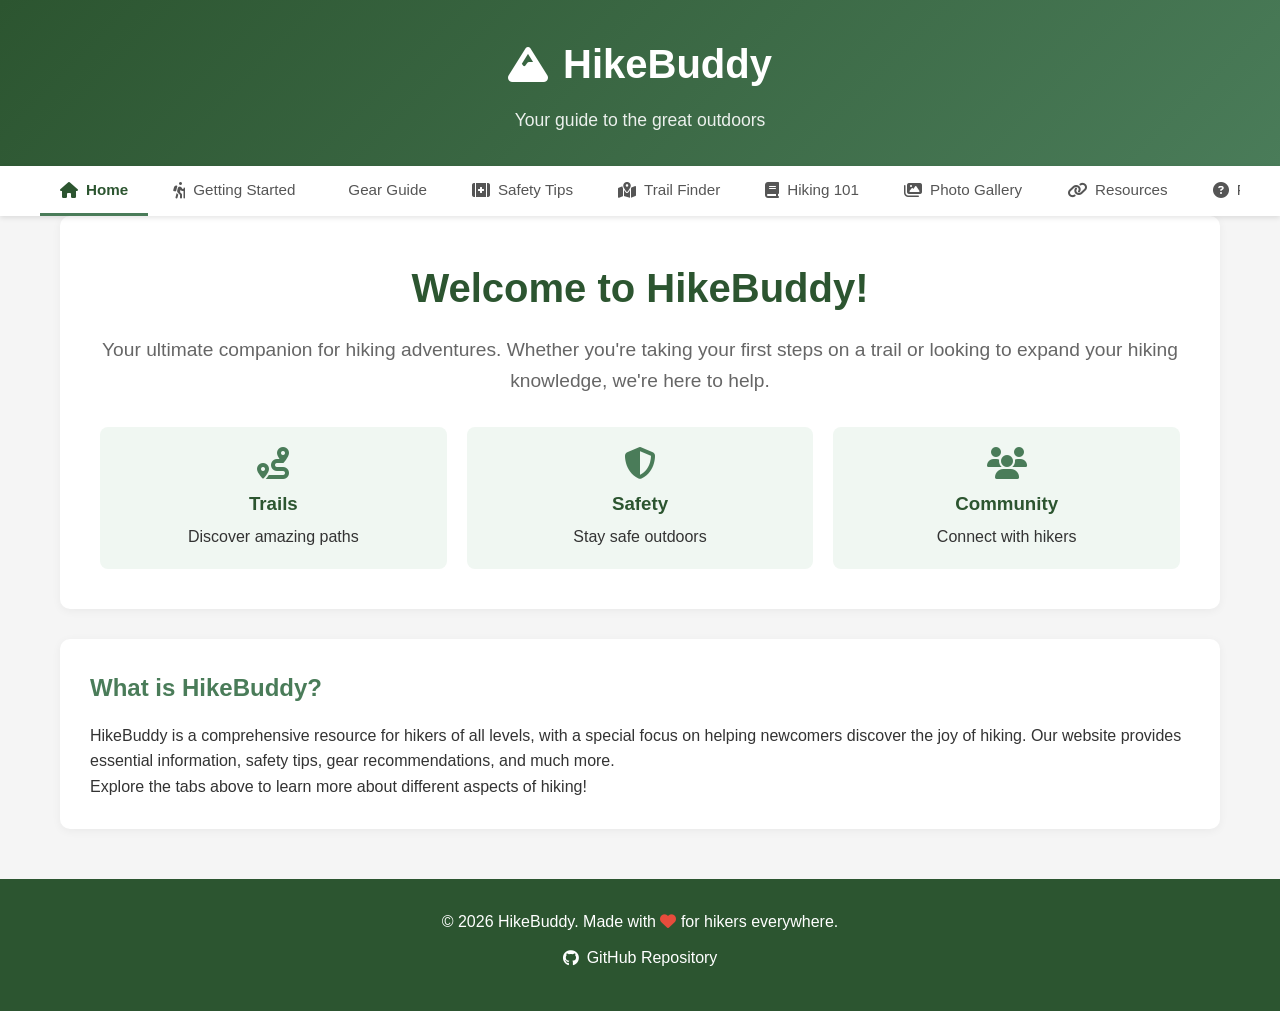
==== index.html @ 336b680d "Add multi-tab GitHub Pages website for HikeBuddy - Created index.html with 9 tabs for new hikers - A" ====
<!DOCTYPE html>
<html lang="en">
<head>
    <meta charset="UTF-8">
    <meta name="viewport" content="width=device-width, initial-scale=1.0">
    <title>HikeBuddy - Your Hiking Companion</title>
    <link rel="stylesheet" href="css/style.css">
    <link rel="stylesheet" href="https://cdnjs.cloudflare.com/ajax/libs/font-awesome/6.4.0/css/all.min.css">
</head>
<body>
    <header>
        <div class="container">
            <div class="logo">
                <i class="fas fa-mountain"></i>
                <h1>HikeBuddy</h1>
            </div>
            <p class="tagline">Your guide to the great outdoors</p>
        </div>
    </header>

    <nav class="tab-nav">
        <div class="container">
            <button class="tab-btn active" data-tab="home">
                <i class="fas fa-home"></i> Home
            </button>
            <button class="tab-btn" data-tab="getting-started">
                <i class="fas fa-hiking"></i> Getting Started
            </button>
            <button class="tab-btn" data-tab="gear">
                <i class="fas fa-backpack"></i> Gear Guide
            </button>
            <button class="tab-btn" data-tab="safety">
                <i class="fas fa-first-aid"></i> Safety Tips
            </button>
            <button class="tab-btn" data-tab="trails">
                <i class="fas fa-map-marked-alt"></i> Trail Finder
            </button>
            <button class="tab-btn" data-tab="hiking101">
                <i class="fas fa-book"></i> Hiking 101
            </button>
            <button class="tab-btn" data-tab="gallery">
                <i class="fas fa-images"></i> Photo Gallery
            </button>
            <button class="tab-btn" data-tab="resources">
                <i class="fas fa-link"></i> Resources
            </button>
            <button class="tab-btn" data-tab="faq">
                <i class="fas fa-question-circle"></i> FAQ
            </button>
        </div>
    </nav>

    <main class="container">
        <!-- Home Tab -->
        <section id="home" class="tab-content active">
            <div class="hero">
                <h2>Welcome to HikeBuddy!</h2>
                <p class="lead">Your ultimate companion for hiking adventures. Whether you're taking your first steps on a trail or looking to expand your hiking knowledge, we're here to help.</p>
                <div class="hero-stats">
                    <div class="stat">
                        <i class="fas fa-route"></i>
                        <h3>Trails</h3>
                        <p>Discover amazing paths</p>
                    </div>
                    <div class="stat">
                        <i class="fas fa-shield-alt"></i>
                        <h3>Safety</h3>
                        <p>Stay safe outdoors</p>
                    </div>
                    <div class="stat">
                        <i class="fas fa-users"></i>
                        <h3>Community</h3>
                        <p>Connect with hikers</p>
                    </div>
                </div>
            </div>
            <div class="content-block">
                <h3>What is HikeBuddy?</h3>
                <p>HikeBuddy is a comprehensive resource for hikers of all levels, with a special focus on helping newcomers discover the joy of hiking. Our website provides essential information, safety tips, gear recommendations, and much more.</p>
                <p>Explore the tabs above to learn more about different aspects of hiking!</p>
            </div>
        </section>

        <!-- Getting Started Tab -->
        <section id="getting-started" class="tab-content">
            <h2>Getting Started with Hiking</h2>
            <p class="lead">New to hiking? Here's everything you need to know to start your journey.</p>

            <div class="content-block">
                <h3><i class="fas fa-footprints"></i> First Steps</h3>
                <ul>
                    <li>Start with easy, well-marked trails</li>
                    <li>Hike with a friend or group initially</li>
                    <li>Check the weather forecast before heading out</li>
                    <li>Tell someone where you're going and when you'll be back</li>
                    <li>Start early to avoid afternoon thunderstorms</li>
                </ul>
            </div>

            <div class="content-block">
                <h3><i class="fas fa-clock"></i> Plan Your First Hike</h3>
                <ol>
                    <li>Research local trails suitable for beginners</li>
                    <li>Check trail conditions and closures</li>
                    <li>Prepare your gear the night before</li>
                    <li>Pack plenty of water and snacks</li>
                    <li>Wear appropriate clothing and footwear</li>
                </ol>
            </div>

            <div class="content-block">
                <h3><i class="fas fa-exclamation-triangle"></i> Common Mistakes to Avoid</h3>
                <ul>
                    <li>Don't overestimate your fitness level</li>
                    <li>Avoid hiking alone as a beginner</li>
                    <li>Don't forget to check the weather</li>
                    <li>Never leave trash on the trail</li>
                    <li>Don't ignore signs of fatigue or dehydration</li>
                </ul>
            </div>
        </section>

        <!-- Gear Guide Tab -->
        <section id="gear" class="tab-content">
            <h2>Gear Guide</h2>
            <p class="lead">Essential equipment for safe and enjoyable hiking.</p>

            <div class="content-block">
                <h3><i class="fas fa-shoe-prints"></i> Footwear</h3>
                <p>Good hiking boots or shoes are crucial. Look for:</p>
                <ul>
                    <li>Proper fit with wiggle room for toes</li>
                    <li>Good ankle support for uneven terrain</li>
                    <li>Waterproof or water-resistant materials</li>
                    <li>Aggressive tread for traction</li>
                </ul>
            </div>

            <div class="content-block">
                <h3><i class="fas fa-tshirt"></i> Clothing</h3>
                <p>Dress in layers for changing conditions:</p>
                <ul>
                    <li>Moisture-wicking base layer</li>
                    <li>Insulating mid-layer (fleece or down)</li>
                    <li>Waterproof/windproof outer shell</li>
                    <li>Extra socks (wool or synthetic)</li>
                </ul>
            </div>

            <div class="content-block">
                <h3><i class="fas fa-backpack"></i> Essentials to Pack</h3>
                <div class="gear-grid">
                    <div class="gear-item">
                        <i class="fas fa-tint"></i>
                        <h4>Water</h4>
                        <p>At least 2 liters per person</p>
                    </div>
                    <div class="gear-item">
                        <i class="fas fa-utensils"></i>
                        <h4>Food</h4>
                        <p>Snacks and lunch for energy</p>
                    </div>
                    <div class="gear-item">
                        <i class="fas fa-map"></i>
                        <h4>Navigation</h4>
                        <p>Map, compass, or GPS device</p>
                    </div>
                    <div class="gear-item">
                        <i class="fas fa-sun"></i>
                        <h4>Sun Protection</h4>
                        <p>Sunscreen, hat, sunglasses</p>
                    </div>
                    <div class="gear-item">
                        <i class="fas fa-first-aid"></i>
                        <h4>First Aid</h4>
                        <p>Basic kit with essentials</p>
                    </div>
                    <div class="gear-item">
                        <i class="fas fa-lightbulb"></i>
                        <h4>Light</h4>
                        <p>Headlamp or flashlight</p>
                    </div>
                </div>
            </div>

            <div class="content-block">
                <h3><i class="fas fa-dollar-sign"></i> Budget Tips</h3>
                <p>You don't need to spend a fortune to start hiking:</p>
                <ul>
                    <li>Borrow gear from friends initially</li>
                    <li>Check thrift stores for outdoor clothing</li>
                    <li>Look for sales at outdoor retailers</li>
                    <li>Invest in good footwear first</li>
                </ul>
            </div>
        </section>

        <!-- Safety Tips Tab -->
        <section id="safety" class="tab-content">
            <h2>Safety Tips</h2>
            <p class="lead">Stay safe and enjoy the outdoors responsibly.</p>

            <div class="content-block warning">
                <h3><i class="fas fa-exclamation-triangle"></i> The 10 Essentials</h3>
                <p>Always carry these items on every hike:</p>
                <ol>
                    <li>Navigation (map and compass)</li>
                    <li>Sun protection (sunglasses and sunscreen)</li>
                    <li>Insulation (extra clothing)</li>
                    <li>Illumination (headlamp/flashlight)</li>
                    <li>First-aid supplies</li>
                    <li>Fire (matches/lighter)</li>
                    <li>Repair kit and tools</li>
                    <li>Nutrition (extra food)</li>
                    <li>Hydration (extra water)</li>
                    <li>Emergency shelter</li>
                </ol>
            </div>

            <div class="content-block">
                <h3><i class="fas fa-cloud-sun-rain"></i> Weather Awareness</h3>
                <ul>
                    <li>Check forecast before leaving</li>
                    <li>Know the signs of approaching storms</li>
                    <li>Descend from peaks if thunderstorms approach</li>
                    <li>Be prepared for temperature drops at higher elevations</li>
                </ul>
            </div>

            <div class="content-block">
                <h3><i class="fas fa-paw"></i> Wildlife Safety</h3>
                <ul>
                    <li>Make noise to avoid surprising animals</li>
                    <li>Store food properly (bear canisters where required)</li>
                    <li>Keep a safe distance from all wildlife</li>
                    <li>Know what animals live in the area you're hiking</li>
                </ul>
            </div>

            <div class="content-block">
                <h3><i class="fas fa-phone"></i> Emergency Preparedness</h3>
                <ul>
                    <li>Carry a fully charged phone (but don't rely on it)</li>
                    <li>Know your location using maps or GPS</li>
                    <li>Pack a whistle to signal for help</li>
                    <li>Learn basic first aid and CPR</li>
                </ul>
            </div>
        </section>

        <!-- Trail Finder Tab -->
        <section id="trails" class="tab-content">
            <h2>Trail Finder</h2>
            <p class="lead">Discover amazing trails for your next adventure.</p>
            <p class="placeholder-note"><em>Content coming soon! This section will feature curated trail recommendations, difficulty ratings, and user reviews.</em></p>

            <div class="content-block">
                <h3><i class="fas fa-search"></i> What to Look For in a Trail</h3>
                <ul>
                    <li>Distance and elevation gain appropriate for your fitness level</li>
                    <li>Trail condition reports</li>
                    <li>Seasonal accessibility</li>
                    <li>Permit requirements</li>
                    <li>Parking availability</li>
                </ul>
            </div>

            <div class="content-block">
                <h3><i class="fas fa-layer-group"></i> Difficulty Levels</h3>
                <div class="difficulty-levels">
                    <div class="level easy">
                        <h4>Easy</h4>
                        <p>Flat terrain, well-maintained paths, suitable for beginners</p>
                    </div>
                    <div class="level moderate">
                        <h4>Moderate</h4>
                        <p>Some elevation gain, may have rocky sections</p>
                    </div>
                    <div class="level hard">
                        <h4>Hard</h4>
                        <p>Significant elevation, challenging terrain, experience required</p>
                    </div>
                    <div class="level expert">
                        <h4>Expert</h4>
                        <p>Technical terrain, dangerous conditions, for experienced hikers only</p>
                    </div>
                </div>
            </div>
        </section>

        <!-- Hiking 101 Tab -->
        <section id="hiking101" class="tab-content">
            <h2>Hiking 101</h2>
            <p class="lead">Learn the fundamentals of hiking etiquette, techniques, and terminology.</p>

            <div class="content-block">
                <h3><i class="fas fa-hands-helping"></i> Trail Etiquette</h3>
                <ul>
                    <li><strong>Yield to uphill hikers</strong> - Step aside and give space</li>
                    <li><strong>Stay on the trail</strong> - Protect vegetation and prevent erosion</li>
                    <li><strong>Pack it in, pack it out</strong> - Leave no trace</li>
                    <li><strong>Right of way</strong> - Hikers going uphill have priority</li>
                    <li><strong>Leash your dog</strong> - Where required, keep pets under control</li>
                </ul>
            </div>

            <div class="content-block">
                <h3><i class="fas fa-shoe-prints"></i> Hiking Techniques</h3>
                <ul>
                    <li><strong>Pace yourself</strong> - Start slow and maintain a steady rhythm</li>
                    <li><strong>Use trekking poles</strong> - Reduce knee strain on descents</li>
                    <li><strong>Step consciously</strong> - Watch your footing on technical terrain</li>
                    <li><strong>Rest regularly</strong> - Take breaks to hydrate and snack</li>
                </ul>
            </div>

            <div class="content-block">
                <h3><i class="fas fa-book"></i> Common Terminology</h3>
                <dl>
                    <dt>Blaze</dt>
                    <dd>Paint marks on trees or posts marking the trail</dd>
                    <dt>Switchback</dt>
                    <dd>Zigzag path used to climb steep slopes</dd>
                    <dt>Cairn</dt>
                    <dd>Stack of rocks marking the trail, especially above treeline</dd>
                    <dt>Tree line</dt>
                    <dd>Elevation above which trees cannot grow</dd>
                    <dt>Base weight</dt>
                    <dd>Weight of your pack without consumables (water, food)</dd>
                </dl>
            </div>
        </section>

        <!-- Photo Gallery Tab -->
        <section id="gallery" class="tab-content">
            <h2>Photo Gallery</h2>
            <p class="lead">Share and explore beautiful hiking moments.</p>
            <p class="placeholder-note"><em>Gallery coming soon! This section will showcase stunning hiking photos from various trails.</em></p>

            <div class="content-block">
                <h3><i class="fas fa-camera"></i> Photography Tips for Hikers</h3>
                <ul>
                    <li>Use natural lighting - golden hour provides the best shots</li>
                    <li>Include people in landscape shots for scale</li>
                    <li>Capture details like wildflowers and textures</li>
                    <li>Protect your camera gear from elements</li>
                    <li>Don't let photography distract from safety</li>
                </ul>
            </div>

            <div class="photo-placeholder-grid">
                <div class="photo-placeholder">
                    <i class="fas fa-mountain"></i>
                    <p>Mountain vistas</p>
                </div>
                <div class="photo-placeholder">
                    <i class="fas fa-tree"></i>
                    <p>Forest trails</p>
                </div>
                <div class="photo-placeholder">
                    <i class="fas fa-water"></i>
                    <p>Lakes & rivers</p>
                </div>
                <div class="photo-placeholder">
                    <i class="fas fa-sun"></i>
                    <p>Sunsets & sunrises</p>
                </div>
            </div>
        </section>

        <!-- Resources Tab -->
        <section id="resources" class="tab-content">
            <h2>Resources</h2>
            <p class="lead">Helpful tools, apps, and websites for hikers.</p>

            <div class="content-block">
                <h3><i class="fas fa-mobile-alt"></i> Recommended Apps</h3>
                <ul>
                    <li><strong>AllTrails</strong> - Trail maps, reviews, and tracking</li>
                    <li><strong>Gaia GPS</strong> - Advanced mapping and navigation</li>
                    <li><strong>PeakVisor</strong> - 3D maps and peak identification</li>
                    <li><strong>Weather.gov</strong> - Accurate weather forecasts</li>
                    <li><strong>Star Walk</strong> - Stargazing while camping</li>
                </ul>
            </div>

            <div class="content-block">
                <h3><i class="fas fa-globe"></i> Useful Websites</h3>
                <ul>
                    <li><a href="https://www.alltrails.com" target="_blank">AllTrails.com</a> - Comprehensive trail database</li>
                    <li><a href="https://www.rei.com/learn" target="_blank">REI Co-op Journal</a> - Expert advice and how-to guides</li>
                    <li><a href="https://www.nps.gov" target="_blank">National Park Service</a> - Info on national parks and trails</li>
                    <li><a href="https://www.lnt.org" target="_blank">Leave No Trace</a> - Outdoor ethics education</li>
                </ul>
            </div>

            <div class="content-block">
                <h3><i class="fas fa-book"></i> Recommended Reading</h3>
                <ul>
                    <li>"Mountaineering: The Freedom of the Hills" - Comprehensive guide</li>
                    <li>"Appalachian Trials" - Mental aspects of thru-hiking</li>
                    <li>"The Hiking Book" - Practical advice for day hikers</li>
                </ul>
            </div>
        </section>

        <!-- FAQ Tab -->
        <section id="faq" class="tab-content">
            <h2>Frequently Asked Questions</h2>
            <p class="lead">Common questions from new hikers answered.</p>

            <div class="content-block">
                <div class="faq-item">
                    <h3><i class="fas fa-question-circle"></i> How fit do I need to be to start hiking?</h3>
                    <p>You don't need to be an athlete! Start with short, easy trails and gradually increase difficulty. Regular walking is good preparation.</p>
                </div>

                <div class="faq-item">
                    <h3><i class="fas fa-question-circle"></i> What should I eat before a hike?</h3>
                    <p>Eat a balanced meal with carbs and protein 1-2 hours before hiking. Avoid heavy, greasy foods that might cause stomach upset.</p>
                </div>

                <div class="faq-item">
                    <h3><i class="fas fa-question-circle"></i> How much water should I bring?</h3>
                    <p>A general rule is 0.5 liters per hour of hiking in moderate conditions. Bring more in hot weather or on strenuous trails.</p>
                </div>

                <div class="faq-item">
                    <h3><i class="fas fa-question-circle"></i> Can I hike if it's raining?</h3>
                    <p>Yes, with proper gear! Wear waterproof clothing and avoid exposed ridges during thunderstorms. Check trail conditions as some trails become hazardous when wet.</p>
                </div>

                <div class="faq-item">
                    <h3><i class="fas fa-question-circle"></i> Should I hike alone?</h3>
                    <p>Beginners should hike with others. As you gain experience, solo hiking can be rewarding but requires extra safety precautions and telling someone your plans.</p>
                </div>

                <div class="faq-item">
                    <h3><i class="fas fa-question-circle"></i> What do I do if I get lost?</h3>
                    <p>STOP: Stop, Think, Observe, Plan. Stay calm, don't panic. Use your map and compass, retrace your steps if possible, and signal for help if needed.</p>
                </div>
            </div>
        </section>
    </main>

    <footer>
        <div class="container">
            <p>&copy; 2026 HikeBuddy. Made with <i class="fas fa-heart"></i> for hikers everywhere.</p>
            <p class="footer-links">
                <a href="https://github.com/popat2006/HikeBuddy" target="_blank"><i class="fab fa-github"></i> GitHub Repository</a>
            </p>
        </div>
    </footer>

    <script src="js/script.js"></script>
</body>
</html>
---- css/style.css ----
/* HikeBuddy - Main Stylesheet */

/* Reset and Base Styles */
* {
    margin: 0;
    padding: 0;
    box-sizing: border-box;
}

body {
    font-family: 'Segoe UI', Tahoma, Geneva, Verdana, sans-serif;
    line-height: 1.6;
    color: #333;
    background-color: #f5f5f5;
}

.container {
    max-width: 1200px;
    margin: 0 auto;
    padding: 0 20px;
}

/* Header */
header {
    background: linear-gradient(135deg, #2c5530 0%, #4a7c59 100%);
    color: white;
    padding: 2rem 0;
    text-align: center;
    box-shadow: 0 2px 5px rgba(0,0,0,0.1);
}

.logo {
    display: flex;
    align-items: center;
    justify-content: center;
    gap: 15px;
    margin-bottom: 10px;
}

.logo i {
    font-size: 2.5rem;
}

.logo h1 {
    font-size: 2.5rem;
    font-weight: 700;
}

.tagline {
    font-size: 1.1rem;
    opacity: 0.9;
}

/* Tab Navigation */
.tab-nav {
    background: white;
    box-shadow: 0 2px 5px rgba(0,0,0,0.1);
    position: sticky;
    top: 0;
    z-index: 1000;
    overflow-x: auto;
}

.tab-nav .container {
    display: flex;
    gap: 5px;
    padding: 0;
    overflow-x: auto;
    -webkit-overflow-scrolling: touch;
}

.tab-btn {
    padding: 15px 20px;
    background: none;
    border: none;
    cursor: pointer;
    font-size: 0.95rem;
    color: #555;
    border-bottom: 3px solid transparent;
    transition: all 0.3s ease;
    white-space: nowrap;
    display: flex;
    align-items: center;
    gap: 8px;
}

.tab-btn:hover {
    color: #4a7c59;
    background-color: #f0f7f2;
}

.tab-btn.active {
    color: #2c5530;
    border-bottom-color: #4a7c59;
    font-weight: 600;
}

.tab-btn i {
    font-size: 1rem;
}

/* Main Content */
main {
    padding: 30px 20px;
    min-height: calc(100vh - 300px);
}

.tab-content {
    display: none;
    animation: fadeIn 0.5s ease;
}

.tab-content.active {
    display: block;
}

@keyframes fadeIn {
    from { opacity: 0; transform: translateY(10px); }
    to { opacity: 1; transform: translateY(0); }
}

/* Hero Section */
.hero {
    background: white;
    padding: 40px;
    border-radius: 10px;
    margin-bottom: 30px;
    box-shadow: 0 2px 10px rgba(0,0,0,0.05);
    text-align: center;
}

.hero h2 {
    color: #2c5530;
    font-size: 2.5rem;
    margin-bottom: 15px;
}

.lead {
    font-size: 1.2rem;
    color: #666;
    margin-bottom: 20px;
}

.hero-stats {
    display: grid;
    grid-template-columns: repeat(auto-fit, minmax(200px, 1fr));
    gap: 20px;
    margin-top: 30px;
}

.stat {
    padding: 20px;
    background: #f0f7f2;
    border-radius: 8px;
    transition: transform 0.3s ease;
}

.stat:hover {
    transform: translateY(-5px);
}

.stat i {
    font-size: 2rem;
    color: #4a7c59;
    margin-bottom: 10px;
}

.stat h3 {
    color: #2c5530;
    margin-bottom: 5px;
}

/* Content Blocks */
.content-block {
    background: white;
    padding: 30px;
    border-radius: 10px;
    margin-bottom: 20px;
    box-shadow: 0 2px 10px rgba(0,0,0,0.05);
}

.content-block h2 {
    color: #2c5530;
    font-size: 2rem;
    margin-bottom: 15px;
}

.content-block h3 {
    color: #4a7c59;
    font-size: 1.5rem;
    margin-bottom: 15px;
    display: flex;
    align-items: center;
    gap: 10px;
}

.content-block h3 i {
    color: #4a7c59;
}

.content-block ul,
.content-block ol {
    margin-left: 25px;
    margin-bottom: 15px;
}

.content-block li {
    margin-bottom: 10px;
    line-height: 1.8;
}

/* Warning Block */
.content-block.warning {
    border-left: 5px solid #e74c3c;
    background: #fff5f5;
}

/* Gear Grid */
.gear-grid {
    display: grid;
    grid-template-columns: repeat(auto-fit, minmax(150px, 1fr));
    gap: 15px;
    margin-top: 20px;
}

.gear-item {
    text-align: center;
    padding: 20px;
    background: #f0f7f2;
    border-radius: 8px;
    transition: transform 0.3s ease;
}

.gear-item:hover {
    transform: scale(1.05);
}

.gear-item i {
    font-size: 2rem;
    color: #4a7c59;
    margin-bottom: 10px;
}

.gear-item h4 {
    color: #2c5530;
    margin-bottom: 5px;
}

.gear-item p {
    font-size: 0.9rem;
    color: #666;
}

/* Difficulty Levels */
.difficulty-levels {
    display: grid;
    grid-template-columns: repeat(auto-fit, minmax(200px, 1fr));
    gap: 15px;
    margin-top: 20px;
}

.level {
    padding: 20px;
    border-radius: 8px;
    border-left: 5px solid;
}

.level.easy {
    background: #e8f5e9;
    border-color: #4caf50;
}

.level.moderate {
    background: #fff3e0;
    border-color: #ff9800;
}

.level.hard {
    background: #fce4ec;
    border-color: #f44336;
}

.level.expert {
    background: #f3e5f5;
    border-color: #9c27b0;
}

.level h4 {
    margin-bottom: 10px;
}

/* Definition List */
dl {
    margin-bottom: 15px;
}

dt {
    font-weight: 600;
    color: #2c5530;
    margin-top: 15px;
    font-size: 1.1rem;
}

dd {
    margin-left: 20px;
    margin-top: 5px;
    color: #666;
}

/* FAQ Items */
.faq-item {
    border-bottom: 1px solid #eee;
    padding: 20px 0;
}

.faq-item:last-child {
    border-bottom: none;
}

.faq-item h3 {
    color: #2c5530;
    font-size: 1.2rem;
    margin-bottom: 10px;
    display: flex;
    align-items: flex-start;
    gap: 10px;
}

.faq-item h3 i {
    color: #4a7c59;
    margin-top: 3px;
}

.faq-item p {
    color: #666;
    line-height: 1.8;
    margin-left: 30px;
}

/* Photo Gallery Placeholder */
.placeholder-note {
    background: #fff3cd;
    padding: 15px;
    border-radius: 8px;
    border-left: 5px solid #ffc107;
    margin-bottom: 20px;
}

.photo-placeholder-grid {
    display: grid;
    grid-template-columns: repeat(auto-fit, minmax(200px, 1fr));
    gap: 20px;
    margin-top: 30px;
}

.photo-placeholder {
    background: #f0f7f2;
    border-radius: 8px;
    padding: 40px 20px;
    text-align: center;
    transition: transform 0.3s ease;
}

.photo-placeholder:hover {
    transform: scale(1.05);
}

.photo-placeholder i {
    font-size: 3rem;
    color: #4a7c59;
    margin-bottom: 10px;
}

.photo-placeholder p {
    color: #666;
    font-weight: 600;
}

/* Resources Links */
.content-block a {
    color: #4a7c59;
    text-decoration: none;
    font-weight: 600;
}

.content-block a:hover {
    text-decoration: underline;
}

/* Footer */
footer {
    background: #2c5530;
    color: white;
    padding: 30px 0;
    text-align: center;
    margin-top: 50px;
}

footer p {
    margin-bottom: 10px;
}

.footer-links a {
    color: white;
    text-decoration: none;
    display: inline-flex;
    align-items: center;
    gap: 8px;
}

.footer-links a:hover {
    text-decoration: underline;
}

footer .fa-heart {
    color: #e74c3c;
}

/* Responsive Design */
@media (max-width: 768px) {
    .logo h1 {
        font-size: 2rem;
    }

    .tab-btn {
        padding: 12px 15px;
        font-size: 0.85rem;
    }

    .hero h2 {
        font-size: 2rem;
    }

    .content-block {
        padding: 20px;
    }

    .hero-stats,
    .gear-grid,
    .difficulty-levels,
    .photo-placeholder-grid {
        grid-template-columns: 1fr;
    }
}

@media (max-width: 480px) {
    .tab-nav .container {
        flex-wrap: nowrap;
    }

    .tab-btn span {
        display: none;
    }
}
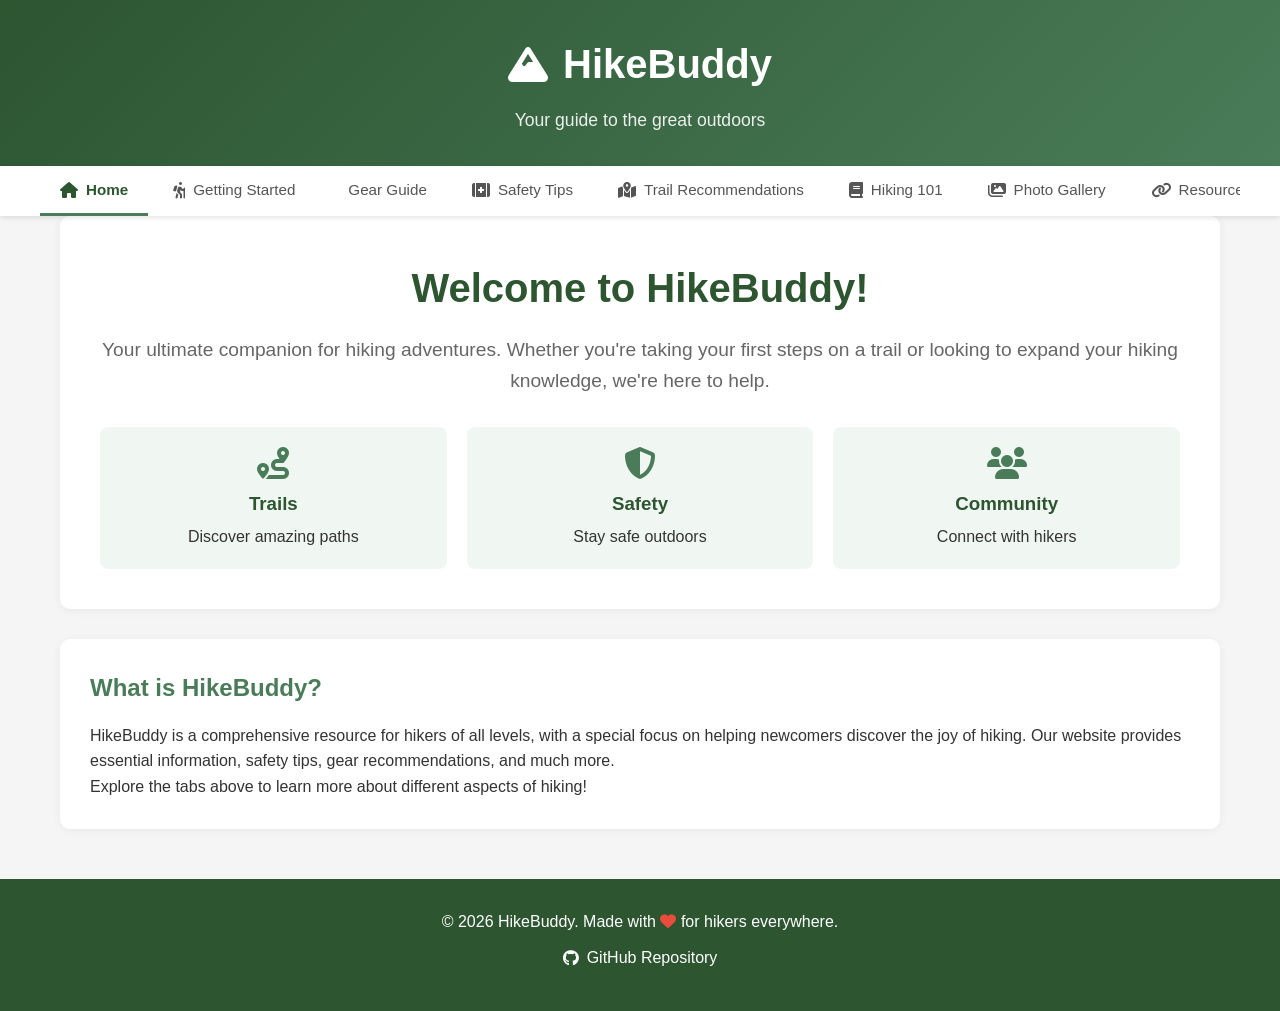
==== commit 6a523ec6: "Update tab name from 'Trail Finder' to 'Trail Recommendations'" ====
--- a/index.html
+++ b/index.html
@@ -33,7 +33,7 @@
                 <i class="fas fa-first-aid"></i> Safety Tips
             </button>
             <button class="tab-btn" data-tab="trails">
-                <i class="fas fa-map-marked-alt"></i> Trail Finder
+                <i class="fas fa-map-marked-alt"></i> Trail Recommendations
             </button>
             <button class="tab-btn" data-tab="hiking101">
                 <i class="fas fa-book"></i> Hiking 101
@@ -248,12 +248,48 @@
             </div>
         </section>
 
-        <!-- Trail Finder Tab -->
+        <!-- Trail Recommendations Tab -->
         <section id="trails" class="tab-content">
-            <h2>Trail Finder</h2>
+            <h2>Trail Recommendations</h2>
             <p class="lead">Discover amazing trails for your next adventure.</p>
-            <p class="placeholder-note"><em>Content coming soon! This section will feature curated trail recommendations, difficulty ratings, and user reviews.</em></p>
-
+
+            <!-- Recommended Hikes Section -->
+            <div class="content-block">
+                <h3><i class="fas fa-star"></i> Recommended Hikes</h3>
+                <p>Our top picks based on personal experience:</p>
+                <div id="recommended-hikes" class="hike-grid">
+                    <p class="loading">Loading recommended hikes...</p>
+                </div>
+            </div>
+
+            <!-- Completed Hikes by Difficulty -->
+            <div class="content-block">
+                <h3><i class="fas fa-check-circle"></i> Completed Hikes</h3>
+                <p>Hikes completed and rated by our team:</p>
+
+                <div class="difficulty-section">
+                    <h4><i class="fas fa-circle" style="color: #4caf50;"></i> Easy Hikes</h4>
+                    <div id="easy-hikes" class="hike-grid">
+                        <p class="loading">Loading easy hikes...</p>
+                    </div>
+                </div>
+
+                <div class="difficulty-section">
+                    <h4><i class="fas fa-circle" style="color: #ff9800;"></i> Moderate Hikes</h4>
+                    <div id="moderate-hikes" class="hike-grid">
+                        <p class="loading">Loading moderate hikes...</p>
+                    </div>
+                </div>
+
+                <div class="difficulty-section">
+                    <h4><i class="fas fa-circle" style="color: #f44336;"></i> Hard Hikes</h4>
+                    <div id="hard-hikes" class="hike-grid">
+                        <p class="loading">Loading hard hikes...</p>
+                    </div>
+                </div>
+            </div>
+
+            <!-- What to Look For Section -->
             <div class="content-block">
                 <h3><i class="fas fa-search"></i> What to Look For in a Trail</h3>
                 <ul>
@@ -265,6 +301,7 @@
                 </ul>
             </div>
 
+            <!-- Difficulty Levels Reference -->
             <div class="content-block">
                 <h3><i class="fas fa-layer-group"></i> Difficulty Levels</h3>
                 <div class="difficulty-levels">
--- a/css/style.css
+++ b/css/style.css
@@ -289,6 +289,205 @@
     margin-bottom: 10px;
 }
 
+/* Hike Grid */
+.hike-grid {
+    display: grid;
+    grid-template-columns: repeat(auto-fill, minmax(300px, 1fr));
+    gap: 20px;
+    margin-top: 15px;
+}
+
+/* Hike Card */
+.hike-card {
+    background: white;
+    border-radius: 8px;
+    padding: 20px;
+    box-shadow: 0 2px 8px rgba(0,0,0,0.1);
+    border-left: 4px solid #ccc;
+    transition: transform 0.3s ease, box-shadow 0.3s ease;
+}
+
+.hike-card:hover {
+    transform: translateY(-3px);
+    box-shadow: 0 4px 12px rgba(0,0,0,0.15);
+}
+
+.hike-card.easy {
+    border-left-color: #4caf50;
+}
+
+.hike-card.moderate {
+    border-left-color: #ff9800;
+}
+
+.hike-card.hard {
+    border-left-color: #f44336;
+}
+
+.hike-header {
+    display: flex;
+    justify-content: space-between;
+    align-items: flex-start;
+    margin-bottom: 10px;
+}
+
+.hike-name {
+    color: #2c5530;
+    font-size: 1.2rem;
+    margin: 0;
+    flex: 1;
+}
+
+.recommended-badge {
+    background: #ffd700;
+    color: #333;
+    padding: 3px 10px;
+    border-radius: 12px;
+    font-size: 0.8rem;
+    font-weight: 600;
+    white-space: nowrap;
+    display: inline-flex;
+    align-items: center;
+    gap: 5px;
+}
+
+.hike-details {
+    display: flex;
+    gap: 15px;
+    margin-bottom: 10px;
+    font-size: 0.9rem;
+    color: #666;
+}
+
+.hike-details i {
+    color: #4a7c59;
+    margin-right: 5px;
+}
+
+.hike-difficulty {
+    padding: 2px 10px;
+    border-radius: 10px;
+    font-size: 0.8rem;
+    font-weight: 600;
+}
+
+.hike-difficulty.easy {
+    background: #e8f5e9;
+    color: #2e7d32;
+}
+
+.hike-difficulty.moderate {
+    background: #fff3e0;
+    color: #e65100;
+}
+
+.hike-difficulty.hard {
+    background: #fce4ec;
+    color: #c62828;
+}
+
+/* Star Rating */
+.star-rating {
+    color: #ffd700;
+    font-size: 1rem;
+}
+
+.star-rating .fa-star,
+.star-rating .fa-star-half-alt {
+    margin-right: 2px;
+}
+
+.rating-number {
+    color: #666;
+    font-size: 0.9rem;
+    margin-left: 5px;
+    font-weight: 600;
+}
+
+.hike-rating {
+    margin-bottom: 10px;
+}
+
+/* Hike Notes */
+.hike-notes {
+    background: #f5f5f5;
+    padding: 10px 15px;
+    border-radius: 5px;
+    font-style: italic;
+    color: #555;
+    margin: 10px 0;
+    font-size: 0.95rem;
+    line-height: 1.6;
+}
+
+.hike-notes i {
+    color: #999;
+    margin-right: 5px;
+}
+
+/* Hike Link */
+.hike-link {
+    display: inline-flex;
+    align-items: center;
+    gap: 5px;
+    color: #4a7c59;
+    text-decoration: none;
+    font-weight: 600;
+    font-size: 0.9rem;
+    margin-top: 10px;
+    padding: 8px 15px;
+    background: #f0f7f2;
+    border-radius: 5px;
+    transition: background 0.3s ease;
+}
+
+.hike-link:hover {
+    background: #e0efe2;
+    text-decoration: none;
+}
+
+/* Difficulty Section */
+.difficulty-section {
+    margin-top: 25px;
+    padding-top: 20px;
+    border-top: 1px solid #eee;
+}
+
+.difficulty-section:first-of-type {
+    border-top: none;
+    padding-top: 0;
+}
+
+.difficulty-section h4 {
+    color: #2c5530;
+    font-size: 1.1rem;
+    margin-bottom: 10px;
+    display: flex;
+    align-items: center;
+    gap: 8px;
+}
+
+/* Loading and Error States */
+.loading {
+    color: #999;
+    font-style: italic;
+    text-align: center;
+    padding: 20px;
+}
+
+.no-hikes {
+    color: #999;
+    font-style: italic;
+    text-align: center;
+    padding: 20px;
+}
+
+.error {
+    color: #f44336;
+    text-align: center;
+    padding: 20px;
+}
+
 /* Definition List */
 dl {
     margin-bottom: 15px;
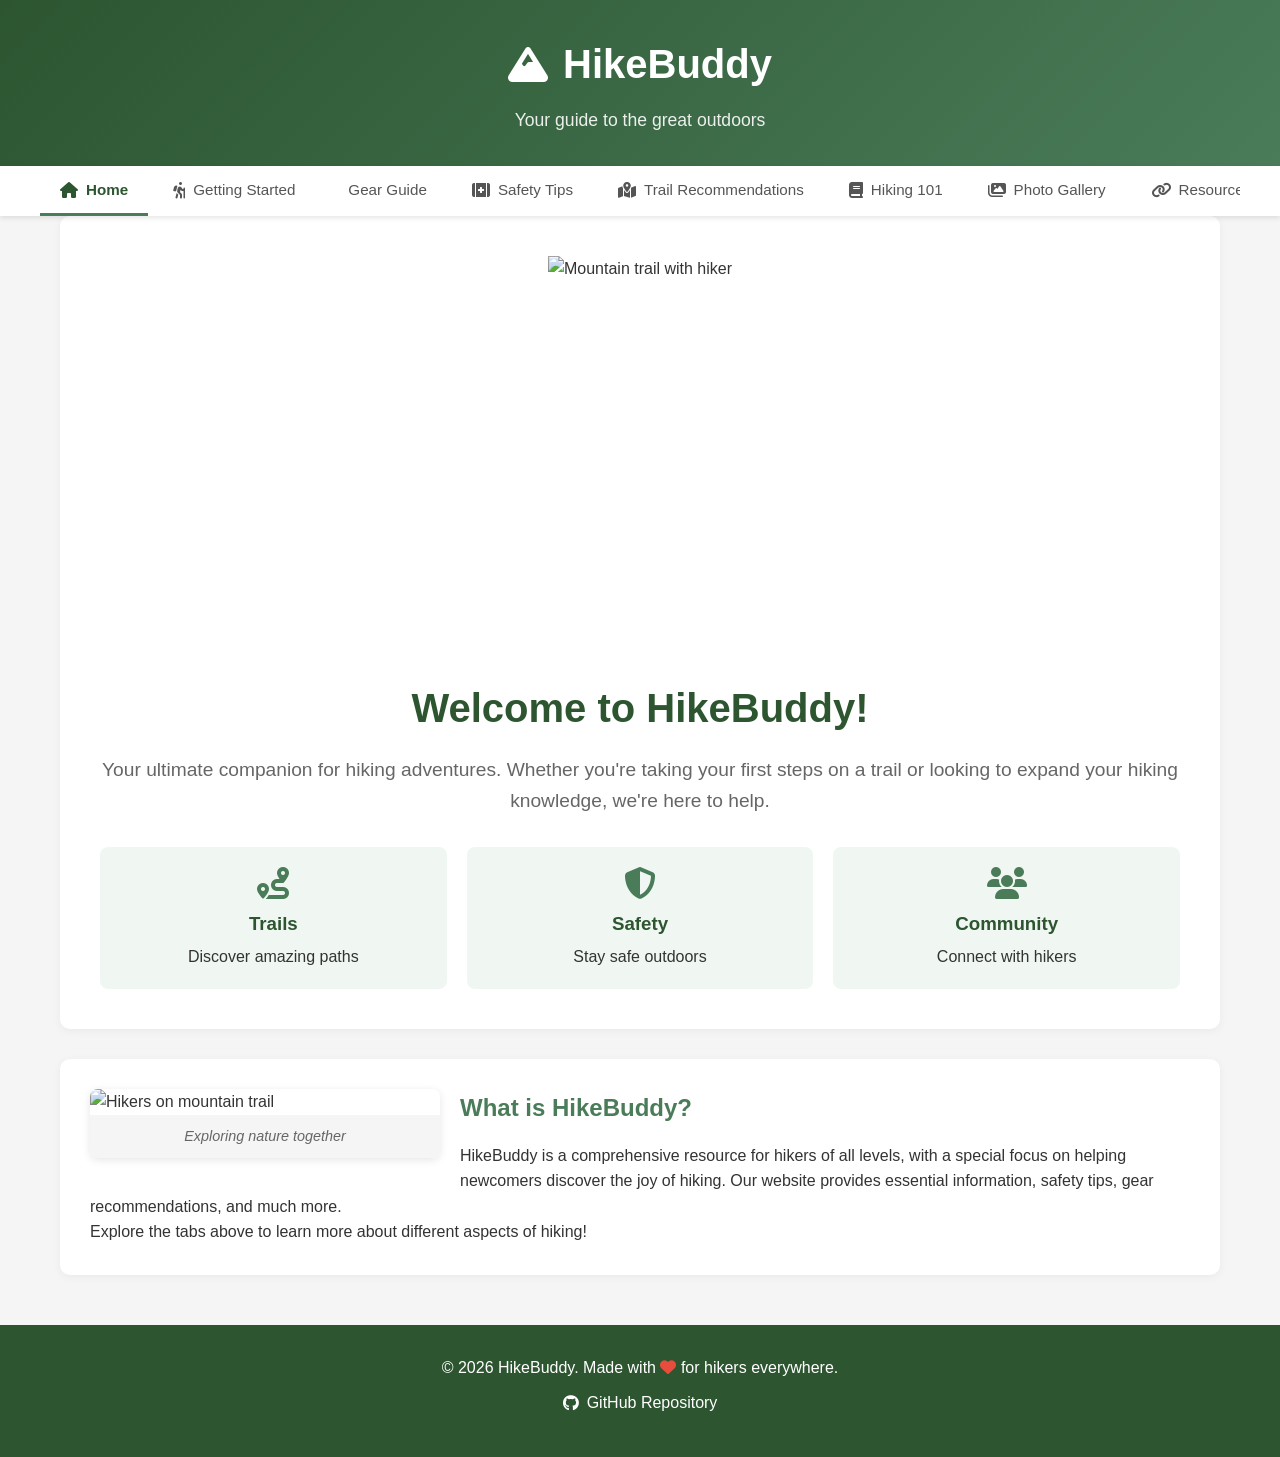
==== commit 857451f1: "Add trail images to all tabs for enhanced visual appeal - Added header background image to header se" ====
--- a/index.html
+++ b/index.html
@@ -9,6 +9,7 @@
 </head>
 <body>
     <header>
+        <div class="header-bg"></div>
         <div class="container">
             <div class="logo">
                 <i class="fas fa-mountain"></i>
@@ -54,6 +55,9 @@
         <!-- Home Tab -->
         <section id="home" class="tab-content active">
             <div class="hero">
+                <div class="hero-image">
+                    <img src="https://images.unsplash.com/photo-1551632811-561732d1e306?w=1200&h=500&fit=crop" alt="Mountain trail with hiker">
+                </div>
                 <h2>Welcome to HikeBuddy!</h2>
                 <p class="lead">Your ultimate companion for hiking adventures. Whether you're taking your first steps on a trail or looking to expand your hiking knowledge, we're here to help.</p>
                 <div class="hero-stats">
@@ -75,6 +79,10 @@
                 </div>
             </div>
             <div class="content-block">
+                <figure class="content-image left">
+                    <img src="https://images.unsplash.com/photo-1501555088653-6c7d2f41a0fa?w=400&h=300&fit=crop" alt="Hikers on mountain trail">
+                    <figcaption>Exploring nature together</figcaption>
+                </figure>
                 <h3>What is HikeBuddy?</h3>
                 <p>HikeBuddy is a comprehensive resource for hikers of all levels, with a special focus on helping newcomers discover the joy of hiking. Our website provides essential information, safety tips, gear recommendations, and much more.</p>
                 <p>Explore the tabs above to learn more about different aspects of hiking!</p>
@@ -83,10 +91,19 @@
 
         <!-- Getting Started Tab -->
         <section id="getting-started" class="tab-content">
-            <h2>Getting Started with Hiking</h2>
+            <div class="tab-header-image">
+                <img src="https://images.unsplash.com/photo-1506905925346-21bda4d32df4?w=1200&h=300&fit=crop" alt="Mountain sunrise">
+                <div class="overlay">
+                    <h2>Getting Started with Hiking</h2>
+                </div>
+            </div>
             <p class="lead">New to hiking? Here's everything you need to know to start your journey.</p>
 
             <div class="content-block">
+                <figure class="content-image right">
+                    <img src="https://images.unsplash.com/photo-1559592149-15f398c21823?w=350&h=250&fit=crop" alt="Hiking boots on trail">
+                    <figcaption>Start with the right gear</figcaption>
+                </figure>
                 <h3><i class="fas fa-footprints"></i> First Steps</h3>
                 <ul>
                     <li>Start with easy, well-marked trails</li>
@@ -99,16 +116,20 @@
 
             <div class="content-block">
                 <h3><i class="fas fa-clock"></i> Plan Your First Hike</h3>
-                <ol>
+                <ul>
                     <li>Research local trails suitable for beginners</li>
                     <li>Check trail conditions and closures</li>
                     <li>Prepare your gear the night before</li>
                     <li>Pack plenty of water and snacks</li>
                     <li>Wear appropriate clothing and footwear</li>
-                </ol>
-            </div>
-
-            <div class="content-block">
+                </ul>
+            </div>
+
+            <div class="content-block">
+                <figure class="content-image left">
+                    <img src="https://images.unsplash.com/photo-1504851149312-7a075b496cc7?w=350&h=250&fit=crop" alt="Trail sign">
+                    <figcaption>Follow the markers</figcaption>
+                </figure>
                 <h3><i class="fas fa-exclamation-triangle"></i> Common Mistakes to Avoid</h3>
                 <ul>
                     <li>Don't overestimate your fitness level</li>
@@ -122,10 +143,19 @@
 
         <!-- Gear Guide Tab -->
         <section id="gear" class="tab-content">
-            <h2>Gear Guide</h2>
+            <div class="tab-header-image">
+                <img src="https://images.unsplash.com/photo-1508739773434-c26b3d09e071?w=1200&h=300&fit=crop" alt="Hiking gear laid out">
+                <div class="overlay">
+                    <h2>Gear Guide</h2>
+                </div>
+            </div>
             <p class="lead">Essential equipment for safe and enjoyable hiking.</p>
 
             <div class="content-block">
+                <figure class="content-image right">
+                    <img src="https://images.unsplash.com/photo-1544966503-7cc5ac882d5f?w=350&h=250&fit=crop" alt="Hiking boots">
+                    <figcaption>Proper footwear is key</figcaption>
+                </figure>
                 <h3><i class="fas fa-shoe-prints"></i> Footwear</h3>
                 <p>Good hiking boots or shoes are crucial. Look for:</p>
                 <ul>
@@ -148,6 +178,10 @@
             </div>
 
             <div class="content-block">
+                <figure class="content-image left">
+                    <img src="https://images.unsplash.com/photo-1508693926297-1d14ee86dbd2?w=350&h=250&fit=crop" alt="Backpack on trail">
+                    <figcaption>Pack smart, hike happy</figcaption>
+                </figure>
                 <h3><i class="fas fa-backpack"></i> Essentials to Pack</h3>
                 <div class="gear-grid">
                     <div class="gear-item">
@@ -197,10 +231,19 @@
 
         <!-- Safety Tips Tab -->
         <section id="safety" class="tab-content">
-            <h2>Safety Tips</h2>
+            <div class="tab-header-image">
+                <img src="https://images.unsplash.com/photo-1454496522488-7a8e488e8606?w=1200&h=300&fit=crop" alt="Mountain safety">
+                <div class="overlay">
+                    <h2>Safety Tips</h2>
+                </div>
+            </div>
             <p class="lead">Stay safe and enjoy the outdoors responsibly.</p>
 
             <div class="content-block warning">
+                <figure class="content-image right">
+                    <img src="https://images.unsplash.com/photo-1509316785289-025f5b846b35?w=350&h=250&fit=crop" alt="First aid kit">
+                    <figcaption>Be prepared for emergencies</figcaption>
+                </figure>
                 <h3><i class="fas fa-exclamation-triangle"></i> The 10 Essentials</h3>
                 <p>Always carry these items on every hike:</p>
                 <ol>
@@ -228,6 +271,10 @@
             </div>
 
             <div class="content-block">
+                <figure class="content-image left">
+                    <img src="https://images.unsplash.com/photo-1561731216-c3a4d445d5c6?w=350&h=250&fit=crop" alt="Wildlife on trail">
+                    <figcaption>Respect wildlife</figcaption>
+                </figure>
                 <h3><i class="fas fa-paw"></i> Wildlife Safety</h3>
                 <ul>
                     <li>Make noise to avoid surprising animals</li>
@@ -250,7 +297,12 @@
 
         <!-- Trail Recommendations Tab -->
         <section id="trails" class="tab-content">
-            <h2>Trail Recommendations</h2>
+            <div class="tab-header-image">
+                <img src="https://images.unsplash.com/photo-1508739773434-c26b3d09e071?w=1200&h=300&fit=crop" alt="Beautiful mountain trail">
+                <div class="overlay">
+                    <h2>Trail Recommendations</h2>
+                </div>
+            </div>
             <p class="lead">Discover amazing trails for your next adventure.</p>
 
             <!-- Recommended Hikes Section -->
@@ -327,10 +379,19 @@
 
         <!-- Hiking 101 Tab -->
         <section id="hiking101" class="tab-content">
-            <h2>Hiking 101</h2>
+            <div class="tab-header-image">
+                <img src="https://images.unsplash.com/photo-1522163182402-834f871fd851?w=1200&h=300&fit=crop" alt="Hiking trail">
+                <div class="overlay">
+                    <h2>Hiking 101</h2>
+                </div>
+            </div>
             <p class="lead">Learn the fundamentals of hiking etiquette, techniques, and terminology.</p>
 
             <div class="content-block">
+                <figure class="content-image right">
+                    <img src="https://images.unsplash.com/photo-1551632811-561732d1e306?w=350&h=250&fit=crop" alt="Trail etiquette">
+                    <figcaption>Respect others on the trail</figcaption>
+                </figure>
                 <h3><i class="fas fa-hands-helping"></i> Trail Etiquette</h3>
                 <ul>
                     <li><strong>Yield to uphill hikers</strong> - Step aside and give space</li>
@@ -352,6 +413,10 @@
             </div>
 
             <div class="content-block">
+                <figure class="content-image left">
+                    <img src="https://images.unsplash.com/photo-1506905925346-21bda4d32df4?w=350&h=250&fit=crop" alt="Mountain terminology">
+                    <figcaption>Learn the language of the trail</figcaption>
+                </figure>
                 <h3><i class="fas fa-book"></i> Common Terminology</h3>
                 <dl>
                     <dt>Blaze</dt>
@@ -370,7 +435,12 @@
 
         <!-- Photo Gallery Tab -->
         <section id="gallery" class="tab-content">
-            <h2>Photo Gallery</h2>
+            <div class="tab-header-image">
+                <img src="https://images.unsplash.com/photo-1464822759023-fed622ff2c3b?w=1200&h=300&fit=crop" alt="Mountain photography">
+                <div class="overlay">
+                    <h2>Photo Gallery</h2>
+                </div>
+            </div>
             <p class="lead">Share and explore beautiful hiking moments.</p>
             <p class="placeholder-note"><em>Gallery coming soon! This section will showcase stunning hiking photos from various trails.</em></p>
 
@@ -387,19 +457,19 @@
 
             <div class="photo-placeholder-grid">
                 <div class="photo-placeholder">
-                    <i class="fas fa-mountain"></i>
+                    <img src="https://images.unsplash.com/photo-1506905925346-21bda4d32df4?w=400&h=300&fit=crop" alt="Mountain vistas">
                     <p>Mountain vistas</p>
                 </div>
                 <div class="photo-placeholder">
-                    <i class="fas fa-tree"></i>
+                    <img src="https://images.unsplash.com/photo-1448375240586-882707db888c?w=400&h=300&fit=crop" alt="Forest trails">
                     <p>Forest trails</p>
                 </div>
                 <div class="photo-placeholder">
-                    <i class="fas fa-water"></i>
+                    <img src="https://images.unsplash.com/photo-1501785888041-af3ef285b470?w=400&h=300&fit=crop" alt="Lakes & rivers">
                     <p>Lakes & rivers</p>
                 </div>
                 <div class="photo-placeholder">
-                    <i class="fas fa-sun"></i>
+                    <img src="https://images.unsplash.com/photo-1504851149312-7a075b496cc7?w=400&h=300&fit=crop" alt="Sunsets & sunrises">
                     <p>Sunsets & sunrises</p>
                 </div>
             </div>
@@ -407,10 +477,19 @@
 
         <!-- Resources Tab -->
         <section id="resources" class="tab-content">
-            <h2>Resources</h2>
+            <div class="tab-header-image">
+                <img src="https://images.unsplash.com/photo-1508739773434-c26b3d09e071?w=1200&h=300&fit=crop" alt="Hiking resources">
+                <div class="overlay">
+                    <h2>Resources</h2>
+                </div>
+            </div>
             <p class="lead">Helpful tools, apps, and websites for hikers.</p>
 
             <div class="content-block">
+                <figure class="content-image right">
+                    <img src="https://images.unsplash.com/photo-1512941937669-90a1b58e7e9c?w=350&h=250&fit=crop" alt="Hiking apps on phone">
+                    <figcaption>Technology on the trail</figcaption>
+                </figure>
                 <h3><i class="fas fa-mobile-alt"></i> Recommended Apps</h3>
                 <ul>
                     <li><strong>AllTrails</strong> - Trail maps, reviews, and tracking</li>
@@ -432,6 +511,10 @@
             </div>
 
             <div class="content-block">
+                <figure class="content-image left">
+                    <img src="https://images.unsplash.com/photo-1504851149312-7a8e488e8606?w=350&h=250&fit=crop" alt="Reading outdoors">
+                    <figcaption>Learn from the experts</figcaption>
+                </figure>
                 <h3><i class="fas fa-book"></i> Recommended Reading</h3>
                 <ul>
                     <li>"Mountaineering: The Freedom of the Hills" - Comprehensive guide</li>
@@ -443,10 +526,19 @@
 
         <!-- FAQ Tab -->
         <section id="faq" class="tab-content">
-            <h2>Frequently Asked Questions</h2>
+            <div class="tab-header-image">
+                <img src="https://images.unsplash.com/photo-1508739773434-c26b3d09e071?w=1200&h=300&fit=crop" alt="Common questions">
+                <div class="overlay">
+                    <h2>Frequently Asked Questions</h2>
+                </div>
+            </div>
             <p class="lead">Common questions from new hikers answered.</p>
 
             <div class="content-block">
+                <figure class="content-image right">
+                    <img src="https://images.unsplash.com/photo-1551632811-561732d1e306?w=350&h=250&fit=crop" alt="Hiker thinking">
+                    <figcaption>Got questions? We have answers</figcaption>
+                </figure>
                 <div class="faq-item">
                     <h3><i class="fas fa-question-circle"></i> How fit do I need to be to start hiking?</h3>
                     <p>You don't need to be an athlete! Start with short, easy trails and gradually increase difficulty. Regular walking is good preparation.</p>
--- a/css/style.css
+++ b/css/style.css
@@ -27,6 +27,29 @@
     padding: 2rem 0;
     text-align: center;
     box-shadow: 0 2px 5px rgba(0,0,0,0.1);
+    position: relative;
+    overflow: hidden;
+}
+
+.header-bg {
+    position: absolute;
+    top: 0;
+    left: 0;
+    width: 100%;
+    height: 100%;
+    opacity: 0.2;
+    z-index: 0;
+}
+
+.header-bg img {
+    width: 100%;
+    height: 100%;
+    object-fit: cover;
+}
+
+header .container {
+    position: relative;
+    z-index: 1;
 }
 
 .logo {
@@ -49,6 +72,142 @@
 .tagline {
     font-size: 1.1rem;
     opacity: 0.9;
+}
+
+/* Tab Header Image */
+.tab-header-image {
+    position: relative;
+    width: 100%;
+    height: 300px;
+    overflow: hidden;
+    border-radius: 10px;
+    margin-bottom: 20px;
+}
+
+.tab-header-image img {
+    width: 100%;
+    height: 100%;
+    object-fit: cover;
+    transition: transform 0.5s ease;
+}
+
+.tab-header-image:hover img {
+    transform: scale(1.05);
+}
+
+.tab-header-image .overlay {
+    position: absolute;
+    bottom: 0;
+    left: 0;
+    right: 0;
+    background: linear-gradient(transparent, rgba(0,0,0,0.7));
+    padding: 40px 30px 30px;
+    color: white;
+}
+
+.tab-header-image .overlay h2 {
+    color: white;
+    font-size: 2.5rem;
+    margin: 0;
+    text-shadow: 2px 2px 4px rgba(0,0,0,0.5);
+}
+
+/* Hero Image */
+.hero-image {
+    width: 100%;
+    height: 400px;
+    overflow: hidden;
+    border-radius: 10px;
+    margin-bottom: 20px;
+}
+
+.hero-image img {
+    width: 100%;
+    height: 100%;
+    object-fit: cover;
+}
+
+/* Content Images */
+.content-image {
+    margin: 20px 0;
+    border-radius: 8px;
+    overflow: hidden;
+    box-shadow: 0 2px 8px rgba(0,0,0,0.1);
+}
+
+.content-image img {
+    width: 100%;
+    height: auto;
+    display: block;
+    transition: transform 0.3s ease;
+}
+
+.content-image:hover img {
+    transform: scale(1.02);
+}
+
+.content-image figcaption {
+    padding: 10px 15px;
+    background: #f5f5f5;
+    font-style: italic;
+    color: #666;
+    font-size: 0.9rem;
+    text-align: center;
+}
+
+/* Float images */
+.content-image.left {
+    float: left;
+    width: 350px;
+    margin: 0 20px 20px 0;
+}
+
+.content-image.right {
+    float: right;
+    width: 350px;
+    margin: 0 0 20px 20px;
+}
+
+.content-block::after {
+    content: "";
+    display: table;
+    clear: both;
+}
+
+/* Responsive images */
+@media (max-width: 768px) {
+    .tab-header-image {
+        height: 200px;
+    }
+
+    .tab-header-image .overlay h2 {
+        font-size: 1.8rem;
+    }
+
+    .hero-image {
+        height: 250px;
+    }
+
+    .content-image.left,
+    .content-image.right {
+        float: none;
+        width: 100%;
+        margin: 20px 0;
+    }
+}
+
+@media (max-width: 480px) {
+    .tab-header-image {
+        height: 150px;
+    }
+
+    .tab-header-image .overlay {
+        padding: 20px 15px 15px;
+    }
+
+    .tab-header-image .overlay h2 {
+        font-size: 1.5rem;
+    }
 }
 
 /* Tab Navigation */
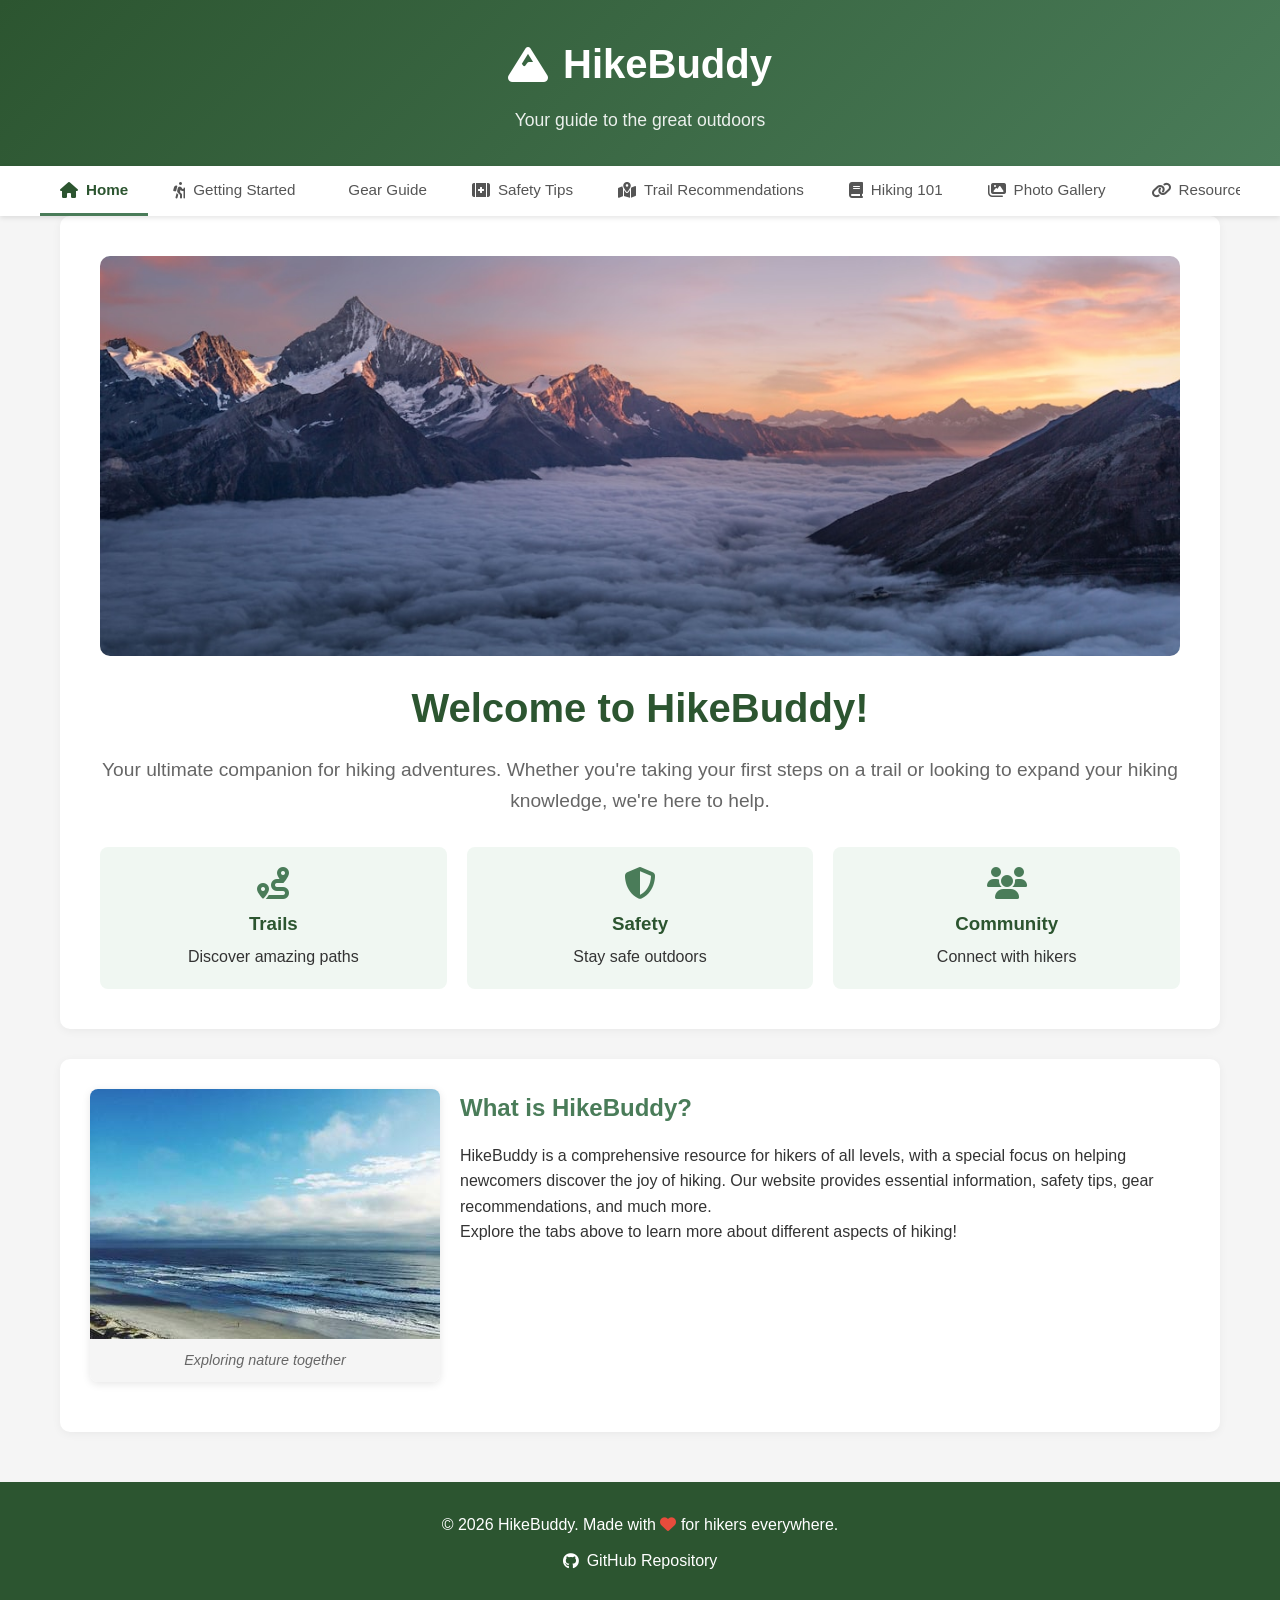
==== commit 684597e5: "Fix image rendering by using local images - Downloaded all hiking images to images/ directory - Upda" ====
--- a/index.html
+++ b/index.html
@@ -56,7 +56,7 @@
         <section id="home" class="tab-content active">
             <div class="hero">
                 <div class="hero-image">
-                    <img src="https://images.unsplash.com/photo-1551632811-561732d1e306?w=1200&h=500&fit=crop" alt="Mountain trail with hiker">
+                    <img src="images/hero-mountain.jpg" alt="Mountain trail with hiker">
                 </div>
                 <h2>Welcome to HikeBuddy!</h2>
                 <p class="lead">Your ultimate companion for hiking adventures. Whether you're taking your first steps on a trail or looking to expand your hiking knowledge, we're here to help.</p>
@@ -80,7 +80,7 @@
             </div>
             <div class="content-block">
                 <figure class="content-image left">
-                    <img src="https://images.unsplash.com/photo-1501555088653-6c7d2f41a0fa?w=400&h=300&fit=crop" alt="Hikers on mountain trail">
+                    <img src="images/content-hikers.jpg" alt="Hikers on mountain trail">
                     <figcaption>Exploring nature together</figcaption>
                 </figure>
                 <h3>What is HikeBuddy?</h3>
@@ -92,7 +92,7 @@
         <!-- Getting Started Tab -->
         <section id="getting-started" class="tab-content">
             <div class="tab-header-image">
-                <img src="https://images.unsplash.com/photo-1506905925346-21bda4d32df4?w=1200&h=300&fit=crop" alt="Mountain sunrise">
+                <img src="images/tab-sunrise.jpg" alt="Mountain sunrise">
                 <div class="overlay">
                     <h2>Getting Started with Hiking</h2>
                 </div>
@@ -101,7 +101,7 @@
 
             <div class="content-block">
                 <figure class="content-image right">
-                    <img src="https://images.unsplash.com/photo-1559592149-15f398c21823?w=350&h=250&fit=crop" alt="Hiking boots on trail">
+                    <img src="images/content-boots.jpg" alt="Hiking boots on trail">
                     <figcaption>Start with the right gear</figcaption>
                 </figure>
                 <h3><i class="fas fa-footprints"></i> First Steps</h3>
@@ -127,7 +127,7 @@
 
             <div class="content-block">
                 <figure class="content-image left">
-                    <img src="https://images.unsplash.com/photo-1504851149312-7a075b496cc7?w=350&h=250&fit=crop" alt="Trail sign">
+                    <img src="images/content-trailsign.jpg" alt="Trail sign">
                     <figcaption>Follow the markers</figcaption>
                 </figure>
                 <h3><i class="fas fa-exclamation-triangle"></i> Common Mistakes to Avoid</h3>
@@ -144,7 +144,7 @@
         <!-- Gear Guide Tab -->
         <section id="gear" class="tab-content">
             <div class="tab-header-image">
-                <img src="https://images.unsplash.com/photo-1508739773434-c26b3d09e071?w=1200&h=300&fit=crop" alt="Hiking gear laid out">
+                <img src="images/tab-gear.jpg" alt="Hiking gear laid out">
                 <div class="overlay">
                     <h2>Gear Guide</h2>
                 </div>
@@ -153,7 +153,7 @@
 
             <div class="content-block">
                 <figure class="content-image right">
-                    <img src="https://images.unsplash.com/photo-1544966503-7cc5ac882d5f?w=350&h=250&fit=crop" alt="Hiking boots">
+                    <img src="images/content-boot-close.jpg" alt="Hiking boots">
                     <figcaption>Proper footwear is key</figcaption>
                 </figure>
                 <h3><i class="fas fa-shoe-prints"></i> Footwear</h3>
@@ -179,7 +179,7 @@
 
             <div class="content-block">
                 <figure class="content-image left">
-                    <img src="https://images.unsplash.com/photo-1508693926297-1d14ee86dbd2?w=350&h=250&fit=crop" alt="Backpack on trail">
+                    <img src="images/content-backpack.jpg" alt="Backpack on trail">
                     <figcaption>Pack smart, hike happy</figcaption>
                 </figure>
                 <h3><i class="fas fa-backpack"></i> Essentials to Pack</h3>
@@ -232,7 +232,7 @@
         <!-- Safety Tips Tab -->
         <section id="safety" class="tab-content">
             <div class="tab-header-image">
-                <img src="https://images.unsplash.com/photo-1454496522488-7a8e488e8606?w=1200&h=300&fit=crop" alt="Mountain safety">
+                <img src="images/tab-safety.jpg" alt="Mountain safety">
                 <div class="overlay">
                     <h2>Safety Tips</h2>
                 </div>
@@ -241,7 +241,7 @@
 
             <div class="content-block warning">
                 <figure class="content-image right">
-                    <img src="https://images.unsplash.com/photo-1509316785289-025f5b846b35?w=350&h=250&fit=crop" alt="First aid kit">
+                    <img src="images/content-firstaid.jpg" alt="First aid kit">
                     <figcaption>Be prepared for emergencies</figcaption>
                 </figure>
                 <h3><i class="fas fa-exclamation-triangle"></i> The 10 Essentials</h3>
@@ -272,7 +272,7 @@
 
             <div class="content-block">
                 <figure class="content-image left">
-                    <img src="https://images.unsplash.com/photo-1561731216-c3a4d445d5c6?w=350&h=250&fit=crop" alt="Wildlife on trail">
+                    <img src="images/content-wildlife.jpg" alt="Wildlife on trail">
                     <figcaption>Respect wildlife</figcaption>
                 </figure>
                 <h3><i class="fas fa-paw"></i> Wildlife Safety</h3>
@@ -298,7 +298,7 @@
         <!-- Trail Recommendations Tab -->
         <section id="trails" class="tab-content">
             <div class="tab-header-image">
-                <img src="https://images.unsplash.com/photo-1508739773434-c26b3d09e071?w=1200&h=300&fit=crop" alt="Beautiful mountain trail">
+                <img src="images/tab-trails.jpg" alt="Beautiful mountain trail">
                 <div class="overlay">
                     <h2>Trail Recommendations</h2>
                 </div>
@@ -380,7 +380,7 @@
         <!-- Hiking 101 Tab -->
         <section id="hiking101" class="tab-content">
             <div class="tab-header-image">
-                <img src="https://images.unsplash.com/photo-1522163182402-834f871fd851?w=1200&h=300&fit=crop" alt="Hiking trail">
+                <img src="images/tab-hiking101.jpg" alt="Hiking trail">
                 <div class="overlay">
                     <h2>Hiking 101</h2>
                 </div>
@@ -389,7 +389,7 @@
 
             <div class="content-block">
                 <figure class="content-image right">
-                    <img src="https://images.unsplash.com/photo-1551632811-561732d1e306?w=350&h=250&fit=crop" alt="Trail etiquette">
+                    <img src="images/content-hiker.jpg" alt="Trail etiquette">
                     <figcaption>Respect others on the trail</figcaption>
                 </figure>
                 <h3><i class="fas fa-hands-helping"></i> Trail Etiquette</h3>
@@ -436,7 +436,7 @@
         <!-- Photo Gallery Tab -->
         <section id="gallery" class="tab-content">
             <div class="tab-header-image">
-                <img src="https://images.unsplash.com/photo-1464822759023-fed622ff2c3b?w=1200&h=300&fit=crop" alt="Mountain photography">
+                <img src="images/tab-gallery.jpg" alt="Mountain photography">
                 <div class="overlay">
                     <h2>Photo Gallery</h2>
                 </div>
@@ -457,19 +457,19 @@
 
             <div class="photo-placeholder-grid">
                 <div class="photo-placeholder">
-                    <img src="https://images.unsplash.com/photo-1506905925346-21bda4d32df4?w=400&h=300&fit=crop" alt="Mountain vistas">
+                    <img src="images/gallery-vistas.jpg" alt="Mountain vistas">
                     <p>Mountain vistas</p>
                 </div>
                 <div class="photo-placeholder">
-                    <img src="https://images.unsplash.com/photo-1448375240586-882707db888c?w=400&h=300&fit=crop" alt="Forest trails">
+                    <img src="images/gallery-forest.jpg" alt="Forest trails">
                     <p>Forest trails</p>
                 </div>
                 <div class="photo-placeholder">
-                    <img src="https://images.unsplash.com/photo-1501785888041-af3ef285b470?w=400&h=300&fit=crop" alt="Lakes & rivers">
+                    <img src="images/gallery-lakes.jpg" alt="Lakes & rivers">
                     <p>Lakes & rivers</p>
                 </div>
                 <div class="photo-placeholder">
-                    <img src="https://images.unsplash.com/photo-1504851149312-7a075b496cc7?w=400&h=300&fit=crop" alt="Sunsets & sunrises">
+                    <img src="images/gallery-sunsets.jpg" alt="Sunsets & sunrises">
                     <p>Sunsets & sunrises</p>
                 </div>
             </div>
@@ -478,7 +478,7 @@
         <!-- Resources Tab -->
         <section id="resources" class="tab-content">
             <div class="tab-header-image">
-                <img src="https://images.unsplash.com/photo-1508739773434-c26b3d09e071?w=1200&h=300&fit=crop" alt="Hiking resources">
+                <img src="images/tab-resources.jpg" alt="Hiking resources">
                 <div class="overlay">
                     <h2>Resources</h2>
                 </div>
@@ -487,7 +487,7 @@
 
             <div class="content-block">
                 <figure class="content-image right">
-                    <img src="https://images.unsplash.com/photo-1512941937669-90a1b58e7e9c?w=350&h=250&fit=crop" alt="Hiking apps on phone">
+                    <img src="images/content-apps.jpg" alt="Hiking apps on phone">
                     <figcaption>Technology on the trail</figcaption>
                 </figure>
                 <h3><i class="fas fa-mobile-alt"></i> Recommended Apps</h3>
@@ -512,7 +512,7 @@
 
             <div class="content-block">
                 <figure class="content-image left">
-                    <img src="https://images.unsplash.com/photo-1504851149312-7a8e488e8606?w=350&h=250&fit=crop" alt="Reading outdoors">
+                    <img src="images/content-reading.jpg" alt="Reading outdoors">
                     <figcaption>Learn from the experts</figcaption>
                 </figure>
                 <h3><i class="fas fa-book"></i> Recommended Reading</h3>
@@ -527,7 +527,7 @@
         <!-- FAQ Tab -->
         <section id="faq" class="tab-content">
             <div class="tab-header-image">
-                <img src="https://images.unsplash.com/photo-1508739773434-c26b3d09e071?w=1200&h=300&fit=crop" alt="Common questions">
+                <img src="images/tab-faq.jpg" alt="Common questions">
                 <div class="overlay">
                     <h2>Frequently Asked Questions</h2>
                 </div>
@@ -536,7 +536,7 @@
 
             <div class="content-block">
                 <figure class="content-image right">
-                    <img src="https://images.unsplash.com/photo-1551632811-561732d1e306?w=350&h=250&fit=crop" alt="Hiker thinking">
+                    <img src="images/content-hiker.jpg" alt="Hiker thinking">
                     <figcaption>Got questions? We have answers</figcaption>
                 </figure>
                 <div class="faq-item">
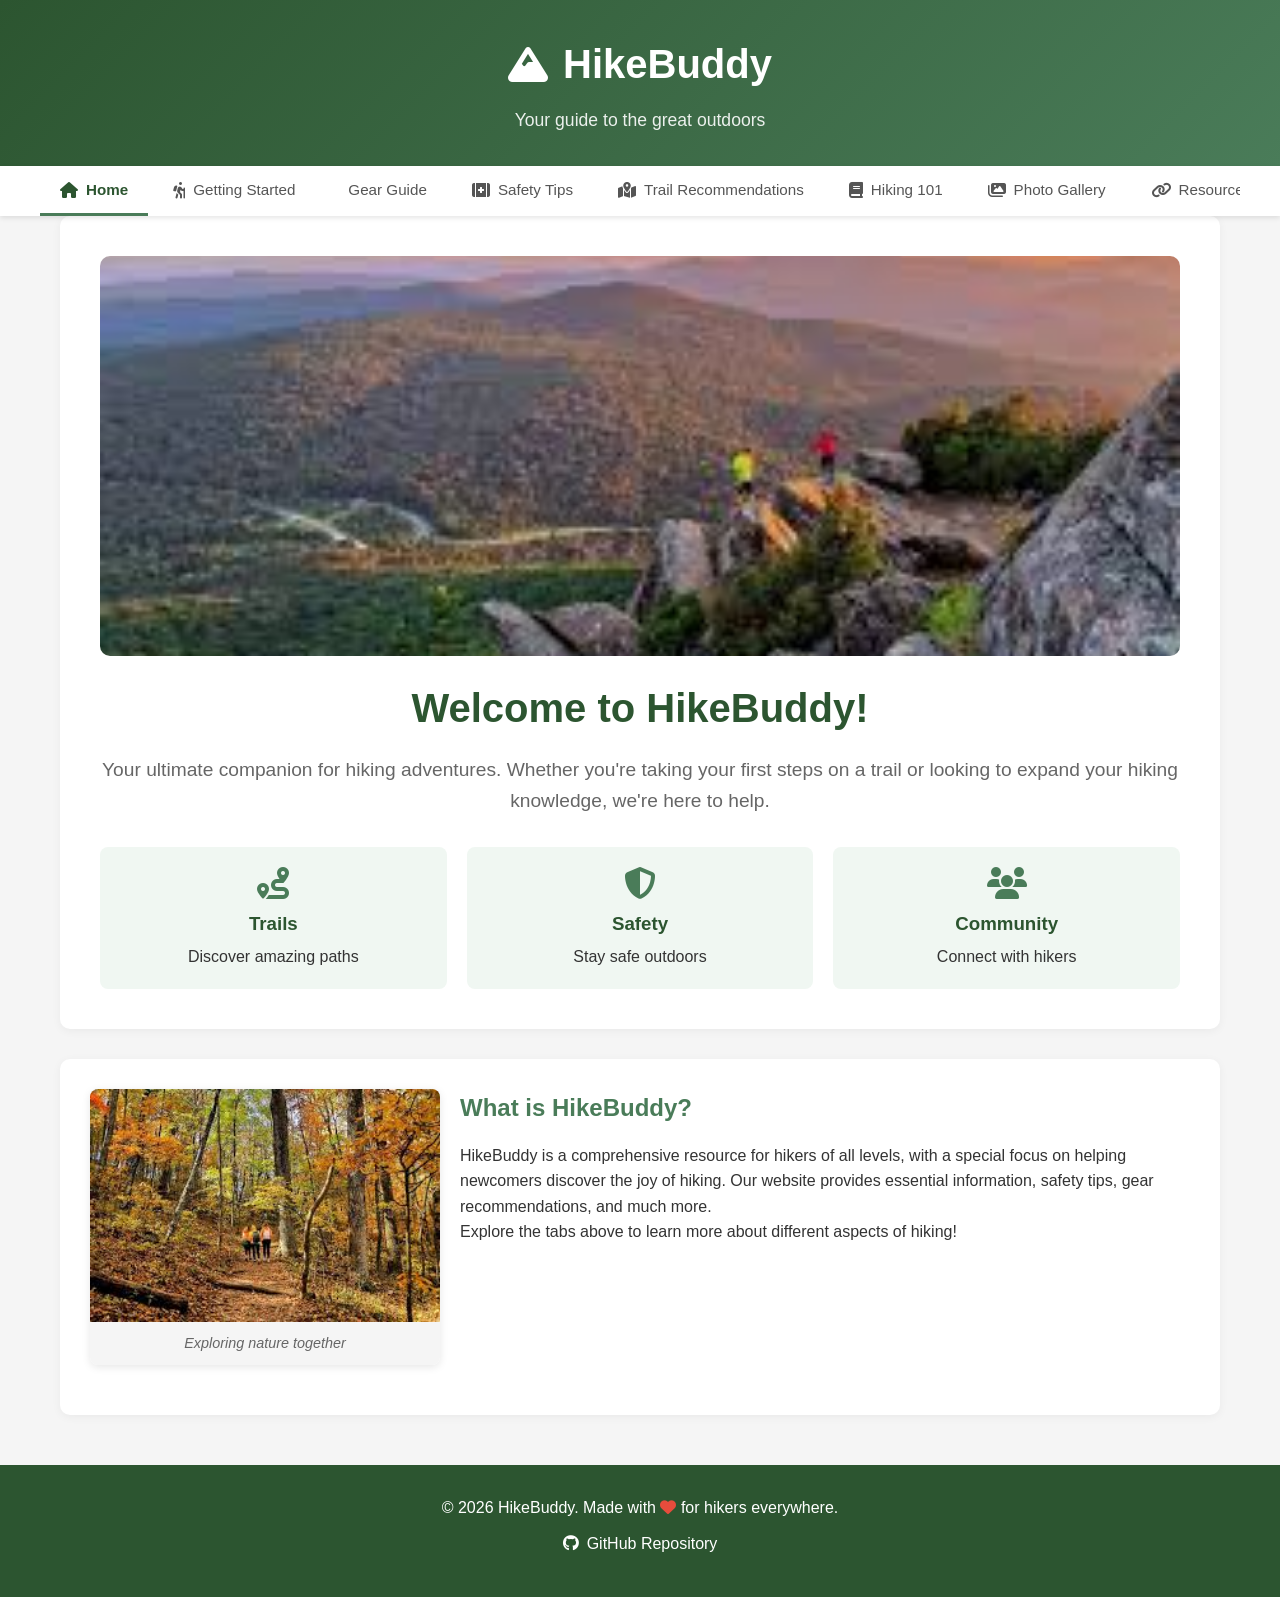
==== commit 26508f79: "Add Troop51 Philmont tab with subtabs for Crew, Itinerary, Gear, and Food Planning - Add Troop51 Phi" ====
--- a/index.html
+++ b/index.html
@@ -6,6 +6,7 @@
     <title>HikeBuddy - Your Hiking Companion</title>
     <link rel="stylesheet" href="css/style.css">
     <link rel="stylesheet" href="https://cdnjs.cloudflare.com/ajax/libs/font-awesome/6.4.0/css/all.min.css">
+    <link href="https://fonts.googleapis.com/css2?family=Playfair+Display:ital,wght@0,700;0,900;1,700&family=DM+Sans:wght@300;400;500;600&family=Oswald:wght@400;600;700&display=swap" rel="stylesheet">
 </head>
 <body>
     <header>
@@ -48,6 +49,9 @@
             <button class="tab-btn" data-tab="faq">
                 <i class="fas fa-question-circle"></i> FAQ
             </button>
+            <button class="tab-btn" data-tab="troop51-philmont">
+                <i class="fas fa-users"></i> Troop51 Philmont
+            </button>
         </div>
     </nav>
 
@@ -570,6 +574,546 @@
                 </div>
             </div>
         </section>
+
+        <!-- Troop51 Philmont Tab -->
+        <section id="troop51-philmont" class="tab-content">
+            <div class="subtab-nav">
+                <button class="subtab-btn active" data-subtab="crew">
+                    <i class="fas fa-user-friends"></i> Crew
+                </button>
+                <button class="subtab-btn" data-subtab="philmont-itinerary">
+                    <i class="fas fa-map"></i> Philmont Itinerary
+                </button>
+                <button class="subtab-btn" data-subtab="philmont-gear">
+                    <i class="fas fa-hiking"></i> Philmont Gear
+                </button>
+                <button class="subtab-btn" data-subtab="philmont-food">
+                    <i class="fas fa-utensils"></i> Philmont Food Planning
+                </button>
+            </div>
+
+            <!-- Crew Subtab -->
+            <div id="crew" class="subtab-content active">
+                <div class="tab-header-image">
+                    <img src="images/tab-philmont.jpg" alt="Troop 51 Philmont Crew">
+                    <div class="overlay">
+                        <h2>Troop 51 Philmont Crew</h2>
+                    </div>
+                </div>
+                <p class="lead">Meet the crew embarking on the Philmont adventure!</p>
+                <div class="content-block">
+                    <h3><i class="fas fa-users"></i> Crew Roster</h3>
+                    <p>Crew member details will be added here.</p>
+                </div>
+            </div>
+
+            <!-- Philmont Itinerary Subtab -->
+            <div id="philmont-itinerary" class="subtab-content">
+                <style>
+                    #philmont-itinerary {
+                        background: #1E1208;
+                        color: #F4EDD6;
+                        padding: 20px;
+                        border-radius: 10px;
+                    }
+                    #philmont-itinerary .page {
+                        max-width: 960px;
+                        margin: 0 auto;
+                    }
+                    /* Philmont Itinerary Styles - Scoped */
+                    #philmont-itinerary :root {
+                        --bark: #1E1208;
+                        --pine: #1A3325;
+                        --sage: #4A6B52;
+                        --wheat: #C8A055;
+                        --cream: #F4EDD6;
+                        --ember: #BF4E28;
+                        --sky: #5A7E9E;
+                        --stone: #7A6B58;
+                        --parchment: #E8D9B5;
+                        --gold: #D4A020;
+                        --mist: rgba(244,237,214,0.07);
+                    }
+                    #philmont-itinerary .hero {
+                        padding: 52px 0 0;
+                        display: grid;
+                        grid-template-columns: 1fr auto;
+                        gap: 24px;
+                        align-items: end;
+                        border-bottom: 1px solid rgba(200,160,85,.25);
+                        padding-bottom: 36px;
+                        margin-bottom: 40px;
+                    }
+                    #philmont-itinerary .hero-left {}
+                    #philmont-itinerary .hero-badge {
+                        display: inline-flex;
+                        align-items: center;
+                        gap: 8px;
+                        background: rgba(212,160,32,.15);
+                        border: 1px solid rgba(212,160,32,.4);
+                        border-radius: 4px;
+                        padding: 5px 14px;
+                        margin-bottom: 18px;
+                    }
+                    #philmont-itinerary .hero-badge span {
+                        font-family: 'Oswald', sans-serif;
+                        font-size: 11px;
+                        letter-spacing: 3.5px;
+                        text-transform: uppercase;
+                        color: #D4A020;
+                    }
+                    #philmont-itinerary .hero h1 {
+                        font-family: 'Playfair Display', serif;
+                        font-size: clamp(46px, 7vw, 78px);
+                        font-weight: 900;
+                        line-height: .95;
+                        color: #F4EDD6;
+                        margin: 0;
+                    }
+                    #philmont-itinerary .hero h1 em {
+                        color: #D4A020;
+                        font-style: italic;
+                        display: block;
+                        font-size: clamp(28px, 4.5vw, 50px);
+                        margin-top: 6px;
+                    }
+                    #philmont-itinerary .hero-sub {
+                        margin-top: 16px;
+                        font-size: 15px;
+                        color: rgba(244,237,214,.6);
+                        max-width: 520px;
+                        line-height: 1.7;
+                    }
+                    #philmont-itinerary .hero-right { text-align: right; }
+                    #philmont-itinerary .hero-stat-big {
+                        font-family: 'Oswald', sans-serif;
+                        font-size: 72px;
+                        font-weight: 700;
+                        line-height: 1;
+                        color: #C8A055;
+                    }
+                    #philmont-itinerary .hero-stat-big span { font-size: 32px; color: rgba(200,160,85,.6); }
+                    #philmont-itinerary .hero-stat-label {
+                        font-size: 11px;
+                        letter-spacing: 3px;
+                        text-transform: uppercase;
+                        color: rgba(244,237,214,.45);
+                        margin-top: 4px;
+                    }
+                    #philmont-itinerary .stats-row {
+                        display: flex; flex-wrap: wrap; gap: 10px; margin-bottom: 44px;
+                    }
+                    #philmont-itinerary .stat-pill {
+                        display: flex; align-items: center; gap: 8px;
+                        background: rgba(255,255,255,.055);
+                        border: 1px solid rgba(255,255,255,.1);
+                        border-radius: 100px; padding: 8px 18px; font-size: 13px;
+                    }
+                    #philmont-itinerary .stat-pill .icon { font-size: 16px; }
+                    #philmont-itinerary .stat-pill .label { color: rgba(244,237,214,.5); font-size: 11px; letter-spacing: 1px; text-transform: uppercase; }
+                    #philmont-itinerary .stat-pill .val { font-weight: 600; color: #F4EDD6; }
+                    #philmont-itinerary .section-head {
+                        display: flex; align-items: center; gap: 14px; margin-bottom: 22px;
+                    }
+                    #philmont-itinerary .section-head h2 {
+                        font-family: 'Oswald', sans-serif; font-size: 12px;
+                        letter-spacing: 4px; text-transform: uppercase; color: #C8A055;
+                    }
+                    #philmont-itinerary .section-head::after {
+                        content: ''; flex: 1; height: 1px;
+                        background: linear-gradient(90deg, rgba(200,160,85,.35), transparent);
+                    }
+                    #philmont-itinerary .highlights-grid {
+                        display: grid; grid-template-columns: 1fr 1fr; gap: 16px; margin-bottom: 44px;
+                    }
+                    #philmont-itinerary .highlight-card {
+                        background: linear-gradient(135deg, rgba(255,255,255,.06), rgba(255,255,255,.025));
+                        border: 1px solid rgba(255,255,255,.1); border-radius: 10px;
+                        padding: 22px 22px 20px;
+                    }
+                    #philmont-itinerary .highlight-card .hc-label {
+                        font-family: 'Oswald', sans-serif; font-size: 10px;
+                        letter-spacing: 3px; text-transform: uppercase; color: #D4A020; margin-bottom: 14px;
+                    }
+                    #philmont-itinerary .highlight-card ul { list-style: none; padding: 0; }
+                    #philmont-itinerary .highlight-card ul li {
+                        display: flex; align-items: baseline; gap: 10px;
+                        font-size: 14px; color: rgba(244,237,214,.88);
+                        padding: 5px 0; border-bottom: 1px solid rgba(255,255,255,.05);
+                    }
+                    #philmont-itinerary .highlight-card ul li:last-child { border-bottom: none; }
+                    #philmont-itinerary .highlight-card ul li::before {
+                        content: '▸'; color: #C8A055; font-size: 10px; flex-shrink: 0;
+                    }
+                    #philmont-itinerary .day-grid { margin-bottom: 44px; }
+                    #philmont-itinerary .day-row {
+                        display: grid; grid-template-columns: 48px 1fr 180px 130px; gap: 0;
+                        border-bottom: 1px solid rgba(255,255,255,.07); transition: background .15s;
+                    }
+                    #philmont-itinerary .day-row:hover { background: rgba(255,255,255,.035); }
+                    #philmont-itinerary .day-row.header {
+                        background: rgba(212,160,32,.12); border-bottom: 1px solid rgba(212,160,32,.3);
+                        border-radius: 6px 6px 0 0;
+                    }
+                    #philmont-itinerary .day-row.header .cell {
+                        font-family: 'Oswald', sans-serif; font-size: 10px;
+                        letter-spacing: 3px; text-transform: uppercase; color: #D4A020; padding: 12px 16px;
+                    }
+                    #philmont-itinerary .cell { padding: 14px 16px; font-size: 13.5px; line-height: 1.5; vertical-align: top; }
+                    #philmont-itinerary .day-num {
+                        font-family: 'Oswald', sans-serif; font-weight: 700; font-size: 20px;
+                        color: rgba(200,160,85,.5); display: flex; align-items: center; justify-content: center;
+                    }
+                    #philmont-itinerary .camp-name {
+                        font-weight: 600; color: #F4EDD6; display: flex; align-items: center; gap: 6px;
+                    }
+                    #philmont-itinerary .camp-badge {
+                        font-size: 9px; background: rgba(90,126,158,.3); border: 1px solid rgba(90,126,158,.4);
+                        border-radius: 3px; padding: 1px 5px; color: #8BBBD8;
+                        letter-spacing: 1px; text-transform: uppercase; font-family: 'DM Sans', sans-serif; font-weight: 500;
+                    }
+                    #philmont-itinerary .camp-badge.trail { background: rgba(74,107,82,.3); border-color: rgba(74,107,82,.4); color: #8EC89A; }
+                    #philmont-itinerary .camp-badge.dry   { background: rgba(191,78,40,.25); border-color: rgba(191,78,40,.4); color: #E09070; }
+                    #philmont-itinerary .camp-badge.hq    { background: rgba(212,160,32,.2); border-color: rgba(212,160,32,.4); color: #D4A020; }
+                    #philmont-itinerary .program-text { color: rgba(244,237,214,.72); font-size: 13px; }
+                    #philmont-itinerary .program-text .special {
+                        display: inline-block; background: rgba(212,160,32,.15); border-radius: 3px;
+                        padding: 1px 6px; font-size: 11px; color: #D4A020; margin: 2px 2px 2px 0; font-weight: 500;
+                    }
+                    #philmont-itinerary .miles-cell { color: rgba(244,237,214,.6); font-size: 13px; }
+                    #philmont-itinerary .miles-num { font-weight: 600; color: #F4EDD6; font-size: 15px; }
+                    #philmont-itinerary .elev-row { display: flex; gap: 8px; font-size: 12px; margin-top: 2px; }
+                    #philmont-itinerary .gain { color: #7BC47F; }
+                    #philmont-itinerary .loss { color: #E07070; }
+                    #philmont-itinerary .conservation-band {
+                        background: linear-gradient(90deg, rgba(74,107,82,.25), rgba(74,107,82,.1));
+                        border: 1px solid rgba(74,107,82,.4); border-left: 3px solid #4A6B52;
+                        border-radius: 8px; padding: 18px 22px; margin-bottom: 44px;
+                        display: grid; grid-template-columns: auto 1fr auto; gap: 20px; align-items: center;
+                    }
+                    #philmont-itinerary .cons-icon { font-size: 36px; }
+                    #philmont-itinerary .cons-title {
+                        font-family: 'Oswald', sans-serif; font-size: 13px; letter-spacing: 2px;
+                        text-transform: uppercase; color: #8EC89A; margin-bottom: 4px;
+                    }
+                    #philmont-itinerary .cons-desc { font-size: 13.5px; color: rgba(244,237,214,.75); }
+                    #philmont-itinerary .cons-badge {
+                        background: rgba(74,107,82,.4); border: 1px solid rgba(74,107,82,.6);
+                        border-radius: 6px; padding: 10px 16px; text-align: center;
+                    }
+                    #philmont-itinerary .cons-badge .cb-day { font-family: 'Oswald', sans-serif; font-size: 22px; color: #8EC89A; line-height: 1; }
+                    #philmont-itinerary .cons-badge .cb-time { font-size: 11px; color: rgba(244,237,214,.5); margin-top: 2px; }
+                    #philmont-itinerary .peaks-grid { display: grid; grid-template-columns: repeat(4, 1fr); gap: 12px; margin-bottom: 44px; }
+                    #philmont-itinerary .peak-card {
+                        background: rgba(255,255,255,.045); border: 1px solid rgba(255,255,255,.1);
+                        border-top: 2px solid #C8A055; border-radius: 8px; padding: 16px 14px; text-align: center;
+                    }
+                    #philmont-itinerary .peak-card.optional { border-top-color: rgba(200,160,85,.35); opacity: .8; }
+                    #philmont-itinerary .peak-elev { font-family: 'Oswald', sans-serif; font-size: 26px; color: #C8A055; line-height: 1; }
+                    #philmont-itinerary .peak-elev small { font-size: 14px; color: rgba(200,160,85,.6); }
+                    #philmont-itinerary .peak-name { font-size: 12px; color: rgba(244,237,214,.75); margin-top: 6px; font-weight: 500; }
+                    #philmont-itinerary .peak-opt { font-size: 10px; color: rgba(244,237,214,.4); margin-top: 2px; font-style: italic; }
+                    #philmont-itinerary .notes-grid { display: grid; grid-template-columns: 1fr 1fr; gap: 16px; margin-bottom: 44px; }
+                    #philmont-itinerary .note-card {
+                        background: rgba(255,255,255,.04); border: 1px solid rgba(255,255,255,.09);
+                        border-radius: 8px; padding: 18px 20px; font-size: 13.5px;
+                        color: rgba(244,237,214,.78); line-height: 1.6;
+                    }
+                    #philmont-itinerary .note-card strong {
+                        display: block; font-family: 'Oswald', sans-serif; font-size: 10px;
+                        letter-spacing: 3px; text-transform: uppercase; color: #C8A055; margin-bottom: 8px;
+                    }
+                    #philmont-itinerary .elev-chart { margin-bottom: 44px; }
+                    #philmont-itinerary .elev-bars { display: flex; align-items: flex-end; gap: 6px; height: 120px; padding: 0 0 0 40px; position: relative; }
+                    #philmont-itinerary .elev-y { position: absolute; left: 0; top: 0; bottom: 0; display: flex; flex-direction: column; justify-content: space-between; }
+                    #philmont-itinerary .elev-y span { font-size: 10px; color: rgba(244,237,214,.35); }
+                    #philmont-itinerary .elev-bar-wrap { flex: 1; display: flex; flex-direction: column; align-items: center; justify-content: flex-end; gap: 4px; height: 100%; }
+                    #philmont-itinerary .elev-bar { width: 100%; border-radius: 3px 3px 0 0; background: linear-gradient(180deg, #C8A055, rgba(200,160,85,.4)); position: relative; cursor: default; transition: opacity .15s; }
+                    #philmont-itinerary .elev-bar.special { background: linear-gradient(180deg, #BF4E28, rgba(191,78,40,.4)); }
+                    #philmont-itinerary .elev-bar:hover { opacity: .8; }
+                    #philmont-itinerary .elev-bar-day { font-size: 10px; color: rgba(244,237,214,.45); }
+                    #philmont-itinerary .elev-bar-mi { font-size: 9px; color: rgba(244,237,214,.35); }
+                    #philmont-itinerary .footer-ribbon {
+                        background: rgba(212,160,32,.1); border: 1px solid rgba(212,160,32,.25);
+                        border-radius: 8px; padding: 16px 24px; display: flex;
+                        justify-content: space-between; align-items: center; flex-wrap: wrap; gap: 12px;
+                        font-size: 12px; color: rgba(244,237,214,.55);
+                    }
+                    #philmont-itinerary .footer-ribbon strong { color: #D4A020; }
+                    @media (max-width: 700px) {
+                        #philmont-itinerary .hero { grid-template-columns: 1fr; }
+                        #philmont-itinerary .hero-right { text-align: left; }
+                        #philmont-itinerary .highlights-grid { grid-template-columns: 1fr; }
+                        #philmont-itinerary .day-row { grid-template-columns: 40px 1fr; }
+                        #philmont-itinerary .day-row .cell:nth-child(3), #philmont-itinerary .day-row .cell:nth-child(4) { display: none; }
+                        #philmont-itinerary .peaks-grid { grid-template-columns: 1fr 1fr; }
+                        #philmont-itinerary .notes-grid { grid-template-columns: 1fr; }
+                    }
+                </style>
+                <div class="page">
+                    <header class="hero">
+                        <div class="hero-left">
+                            <div class="hero-badge"><span>🏕 Philmont Scout Ranch · 2026</span></div>
+                            <h1>Itinerary 9-6<br><em>South Country Summit Trek</em></h1>
+                            <p class="hero-sub">A rugged 9-day journey through Philmont's South Country — living history, high mountain ranching, iconic peaks, and a triumphant hike into Base Camp over the Tooth of Time.</p>
+                        </div>
+                        <div class="hero-right">
+                            <div class="hero-stat-big">46<span> mi</span></div>
+                            <div class="hero-stat-label">Total Distance</div>
+                        </div>
+                    </header>
+                    <div class="stats-row">
+                        <div class="stat-pill"><span class="icon">⛰</span><div><div class="label">Difficulty</div><div class="val">Rugged</div></div></div>
+                        <div class="stat-pill"><span class="icon">📅</span><div><div class="label">Duration</div><div class="val">9 Days</div></div></div>
+                        <div class="stat-pill"><span class="icon">🏕</span><div><div class="label">Staffed Camps</div><div class="val">4</div></div></div>
+                        <div class="stat-pill"><span class="icon">🌲</span><div><div class="label">Trail Camps</div><div class="val">3</div></div></div>
+                        <div class="stat-pill"><span class="icon">💧</span><div><div class="label">Dry Camps</div><div class="val">1</div></div></div>
+                        <div class="stat-pill"><span class="icon">📏</span><div><div class="label">Min Elevation</div><div class="val">7,214 ft</div></div></div>
+                        <div class="stat-pill"><span class="icon">🏔</span><div><div class="label">Max Elevation</div><div class="val">10,403 ft</div></div></div>
+                        <div class="stat-pill"><span class="icon">🗺</span><div><div class="label">Sectional Map</div><div class="val">South</div></div></div>
+                        <div class="stat-pill"><span class="icon">🎣</span><div><div class="label">Fishing</div><div class="val">Possible (NM License)</div></div></div>
+                        <div class="stat-pill"><span class="icon">🐴</span><div><div class="label">Horse Ride</div><div class="val">Day 5 @ Beaubien</div></div></div>
+                    </div>
+                    <div class="section-head"><h2>Trek Highlights</h2></div>
+                    <div class="highlights-grid">
+                        <div class="highlight-card">
+                            <div class="hc-label">🏔 Hiking & Scenic Highlights</div>
+                            <ul>
+                                <li>Tooth of Time — 9,003 ft (Day 9 finale)</li>
+                                <li>Trail Peak — 10,250 ft (optional, Day 4)</li>
+                                <li>Big Red Peak — 11,020 ft (Day 7)</li>
+                                <li>Black Mountain — 10,889 ft (optional, Day 7)</li>
+                                <li>Comanche Pass (Day 7)</li>
+                                <li>Beaubien Meadow (Day 4)</li>
+                                <li>Shaefers Peak en route to Base Camp</li>
+                            </ul>
+                        </div>
+                        <div class="highlight-card">
+                            <div class="hc-label">🎭 Program Highlights</div>
+                            <ul>
+                                <li>Abreu Family Homestead & Cantina</li>
+                                <li>Continental Tie & Lumber Company</li>
+                                <li>High Mountain Ranching (1870s)</li>
+                                <li>Chuckwagon Dinner @ Beaubien</li>
+                                <li>Black Mountain Encampment Program</li>
+                                <li>Pioneer Homestead @ Crooked Creek</li>
+                                <li>Western Lore (Branding & Roping)</li>
+                            </ul>
+                        </div>
+                        <div class="highlight-card">
+                            <div class="hc-label">🌄 What Makes 9-6 Special</div>
+                            <ul>
+                                <li>Best of South Country in 9 days</li>
+                                <li>Four staffed camps — maximum program</li>
+                                <li>Horse ride included (Day 5)</li>
+                                <li>Summit 3+ iconic peaks</li>
+                                <li>Ends with Tooth of Time — classic finale</li>
+                                <li>Self-guided fishing opportunities (NM license)</li>
+                                <li>Rugged but achievable for trained crews</li>
+                            </ul>
+                        </div>
+                        <div class="highlight-card">
+                            <div class="hc-label">⚠️ Important Notes</div>
+                            <ul>
+                                <li>Departs: Zastrow Trailhead (Day 2)</li>
+                                <li>Returns: Hike back to Camping HQ (Day 9)</li>
+                                <li>Day 8 is a dry camp — carry water from N. Fork Urraca</li>
+                                <li>Horse rides require height/weight eligibility</li>
+                                <li>Day 9 is longest — 10.1 miles with most elevation loss</li>
+                                <li>Conservation Day 8 @ 2:00pm — plan accordingly</li>
+                                <li>No changes to camps or pickups after selection</li>
+                            </ul>
+                        </div>
+                    </div>
+                    <div class="section-head"><h2>Peak Summits</h2></div>
+                    <div class="peaks-grid">
+                        <div class="peak-card">
+                            <div class="peak-elev">9,003<small> ft</small></div>
+                            <div class="peak-name">Tooth of Time</div>
+                            <div class="peak-opt">Day 9 — Iconic Finale</div>
+                        </div>
+                        <div class="peak-card">
+                            <div class="peak-elev">11,020<small> ft</small></div>
+                            <div class="peak-name">Big Red Peak</div>
+                            <div class="peak-opt">Day 7</div>
+                        </div>
+                        <div class="peak-card optional">
+                            <div class="peak-elev">10,250<small> ft</small></div>
+                            <div class="peak-name">Trail Peak</div>
+                            <div class="peak-opt">Day 4 — Optional</div>
+                        </div>
+                        <div class="peak-card optional">
+                            <div class="peak-elev">10,889<small> ft</small></div>
+                            <div class="peak-name">Black Mountain</div>
+                            <div class="peak-opt">Day 7 — Optional</div>
+                        </div>
+                    </div>
+                    <div class="section-head"><h2>Conservation Project</h2></div>
+                    <div class="conservation-band">
+                        <div class="cons-icon">🌲</div>
+                        <div>
+                            <div class="cons-title">North Fork Urraca — New Trail Construction</div>
+                            <div class="cons-desc">Ascending out of the bottom of the North Fork Urraca Canyon, this new trail will eventually connect to Stockade Ridge Camp — providing unique views of the Tooth of Time ridge. Crews help build a trail through steep terrain, meadowy benches, and rocky canyons. Be prepared to hike up to a mile from the bottom to the construction site. A required part of your Arrowhead Award — your 3-hour contribution matters!</div>
+                        </div>
+                        <div class="cons-badge">
+                            <div class="cb-day">Day 8</div>
+                            <div class="cb-time">2:00 PM</div>
+                        </div>
+                    </div>
+                    <div class="section-head"><h2>Day-by-Day Itinerary</h2></div>
+                    <div class="day-grid">
+                        <div class="day-row header">
+                            <div class="cell">Day</div>
+                            <div class="cell">Camp & Programs</div>
+                            <div class="cell">Programs / Notes</div>
+                            <div class="cell">Miles / Elevation</div>
+                        </div>
+                        <div class="day-row">
+                            <div class="cell day-num">1</div>
+                            <div class="cell">
+                                <div class="camp-name">Camping HQ <span class="camp-badge hq">HQ</span></div>
+                                <div class="program-text" style="margin-top:4px">Opening Campfire — Arrival &amp; crew orientation</div>
+                            </div>
+                            <div class="cell program-text">Welcome to Philmont!</div>
+                            <div class="cell miles-cell">—</div>
+                        </div>
+                        <div class="day-row">
+                            <div class="cell day-num">2</div>
+                            <div class="cell">
+                                <div class="camp-name">ABREU <span class="camp-badge">Staffed</span></div>
+                                <div class="program-text" style="margin-top:4px">Ranger Training · Abreu Family Homestead Program · Cantina<br><span class="special">Food Pickup: Camping HQ</span><br><em style="font-size:11px;color:rgba(244,237,214,.4)">Bus to Zastrow Trailhead</em></div>
+                            </div>
+                            <div class="cell program-text">First staffed camp — immerse in NM homesteading history at the Abreu rancho</div>
+                            <div class="cell miles-cell"><div class="miles-num">2.4 mi</div><div class="elev-row"><span class="gain">▲ 450'</span><span class="loss">▼ 160'</span></div></div>
+                        </div>
+                        <div class="day-row">
+                            <div class="cell day-num">3</div>
+                            <div class="cell">
+                                <div class="camp-name">CRATER LAKE <span class="camp-badge">Staffed</span></div>
+                                <div class="program-text" style="margin-top:4px">Continental Tie &amp; Lumber Company Program · Campfire Show</div>
+                            </div>
+                            <div class="cell program-text">Logging history comes alive — learn what it took to build railroads in the Rockies</div>
+                            <div class="cell miles-cell"><div class="miles-num">5.8 mi</div><div class="elev-row"><span class="gain">▲ 3,000'</span><span class="loss">▼ 1,820'</span></div></div>
+                        </div>
+                        <div class="day-row">
+                            <div class="cell day-num">4</div>
+                            <div class="cell">
+                                <div class="camp-name">BEAUBIEN <span class="camp-badge">Staffed</span> <span class="camp-badge" style="background:rgba(90,126,158,.2);color:#8BBBD8;border-color:rgba(90,126,158,.3)">Showers</span></div>
+                                <div class="program-text" style="margin-top:4px">Trail Peak (optional) · High Mountain Ranching Program · <span class="special">Chuckwagon Dinner</span> · Campfire Show<br><em style="font-size:11px;color:rgba(244,237,214,.4)">m = mileage assumes no optional route taken</em></div>
+                            </div>
+                            <div class="cell program-text">One of Philmont's most beloved staffed camps. Showers available. Big elevation day to get here!</div>
+                            <div class="cell miles-cell"><div class="miles-num">7.3 mi</div><div class="elev-row"><span class="gain">▲ 3,660'</span><span class="loss">▼ 2,710'</span></div></div>
+                        </div>
+                        <div class="day-row">
+                            <div class="cell day-num">5</div>
+                            <div class="cell">
+                                <div class="camp-name">Porcupine <span class="camp-badge trail">Trail</span></div>
+                                <div class="program-text" style="margin-top:4px"><span class="special">🐴 Horse Ride</span> (reserve in Logistics) · Passthrough Commissary &amp; Trading Post @ Phillips Junction<br><span class="special">Food Pickup: Phillips Junction</span></div>
+                            </div>
+                            <div class="cell program-text">Horse ride departs from Beaubien. Pick up your food resupply at Phillips Junction en route to Porcupine.</div>
+                            <div class="cell miles-cell"><div class="miles-num">2.7 mi</div><div class="elev-row"><span class="gain">▲ 1,260'</span><span class="loss">▼ 1,410'</span></div></div>
+                        </div>
+                        <div class="day-row">
+                            <div class="cell day-num">6</div>
+                            <div class="cell">
+                                <div class="camp-name">Red Hills <span class="camp-badge trail">Trail</span></div>
+                                <div class="program-text" style="margin-top:4px">Passthrough Pioneer Homestead Program @ Crooked Creek</div>
+                            </div>
+                            <div class="cell program-text">Climb into high country — beautiful ridge walking with views. Passthrough homestead history at Crooked Creek.</div>
+                            <div class="cell miles-cell"><div class="miles-num">6.2 mi</div><div class="elev-row"><span class="gain">▲ 3,700'</span><span class="loss">▼ 2,480'</span></div></div>
+                        </div>
+                        <div class="day-row">
+                            <div class="cell day-num">7</div>
+                            <div class="cell">
+                                <div class="camp-name">BLACK MOUNTAIN <span class="camp-badge">Staffed</span></div>
+                                <div class="program-text" style="margin-top:4px">Big Red · Comanche Pass · Black Mountain (optional) · <span class="special">Black Mountain Encampment Program</span><br><em style="font-size:11px;color:rgba(244,237,214,.4)">m = mileage assumes no optional route taken</em></div>
+                            </div>
+                            <div class="cell program-text">Summit Big Red (11,020 ft). Black Mountain Encampment brings 19th-century frontier life to vivid reality.</div>
+                            <div class="cell miles-cell"><div class="miles-num">4.9 mi</div><div class="elev-row"><span class="gain">▲ 2,190'</span><span class="loss">▼ 3,490'</span></div></div>
+                        </div>
+                        <div class="day-row">
+                            <div class="cell day-num">8</div>
+                            <div class="cell">
+                                <div class="camp-name">Shaefers Pass <span class="camp-badge dry">Dry Camp</span></div>
+                                <div class="program-text" style="margin-top:4px"><span class="special">🌲 Conservation: Trail Building @ North Fork Urraca — 2:00 PM</span><br>Water available @ North Fork Urraca Creek</div>
+                            </div>
+                            <div class="cell program-text">Conservation day — build trail at North Fork Urraca. Dry camp: fill up at the creek before making camp.</div>
+                            <div class="cell miles-cell"><div class="miles-num">6.0 mi</div><div class="elev-row"><span class="gain">▲ 3,140'</span><span class="loss">▼ 3,460'</span></div></div>
+                        </div>
+                        <div class="day-row" style="border-bottom:none;">
+                            <div class="cell day-num" style="color:#D4A020">9</div>
+                            <div class="cell">
+                                <div class="camp-name" style="color:#D4A020">Camping HQ <span class="camp-badge hq">Finish</span></div>
+                                <div class="program-text" style="margin-top:4px"><span class="special">🦷 Shaefers Peak</span> · <span class="special">⛰ Tooth of Time</span> · Hike Into Camping Headquarters · <span class="special">Closing Campfire</span></div>
+                            </div>
+                            <div class="cell program-text">The Grand Finale! Summit Shaefers Peak, then climb the iconic Tooth of Time (9,003 ft) and descend into Base Camp. <em>You Made It!</em></div>
+                            <div class="cell miles-cell"><div class="miles-num" style="color:#D4A020">10.1 mi</div><div class="elev-row"><span class="gain">▲ 3,670'</span><span class="loss">▼ 5,740'</span></div></div>
+                        </div>
+                    </div>
+                    <div class="section-head"><h2>Daily Mileage at a Glance</h2></div>
+                    <div class="elev-chart">
+                        <div class="elev-bars">
+                            <div class="elev-y"><span>10</span><span>7.5</span><span>5</span><span>2.5</span><span>0</span></div>
+                            <div class="elev-bar-wrap"><div class="elev-bar" style="height:24%"></div><div class="elev-bar-day">2</div><div class="elev-bar-mi">2.4</div></div>
+                            <div class="elev-bar-wrap"><div class="elev-bar" style="height:58%"></div><div class="elev-bar-day">3</div><div class="elev-bar-mi">5.8</div></div>
+                            <div class="elev-bar-wrap"><div class="elev-bar" style="height:73%"></div><div class="elev-bar-day">4</div><div class="elev-bar-mi">7.3</div></div>
+                            <div class="elev-bar-wrap"><div class="elev-bar" style="height:27%"></div><div class="elev-bar-day">5</div><div class="elev-bar-mi">2.7</div></div>
+                            <div class="elev-bar-wrap"><div class="elev-bar" style="height:62%"></div><div class="elev-bar-day">6</div><div class="elev-bar-mi">6.2</div></div>
+                            <div class="elev-bar-wrap"><div class="elev-bar" style="height:49%"></div><div class="elev-bar-day">7</div><div class="elev-bar-mi">4.9</div></div>
+                            <div class="elev-bar-wrap"><div class="elev-bar" style="height:60%"></div><div class="elev-bar-day">8</div><div class="elev-bar-mi">6.0</div></div>
+                            <div class="elev-bar-wrap"><div class="elev-bar special" style="height:100%"></div><div class="elev-bar-day" style="color:#D4A020">9</div><div class="elev-bar-mi" style="color:rgba(212,160,32,.6)">10.1 🦷</div></div>
+                        </div>
+                        <div style="text-align:center;font-size:11px;color:rgba(244,237,214,.3);margin-top:8px;">Miles per day · Day 9 highlighted (Tooth of Time — longest day)</div>
+                    </div>
+                    <div class="section-head"><h2>Logistics & Key Notes</h2></div>
+                    <div class="notes-grid">
+                        <div class="note-card"><strong>🚌 Transportation</strong>Bus provided from Camping HQ to <strong>Zastrow Trailhead</strong> on Day 2. Crew hikes back to Camping HQ on Day 9 via the Tooth of Time trail.</div>
+                        <div class="note-card"><strong>🐴 Horse Ride</strong>Scheduled during Trip Planning in Logistics on Day 1. Horse rides depart from <strong>Beaubien</strong>. Strict height/weight requirements apply — see Horse Ride chart. Not available July 4th.</div>
+                        <div class="note-card"><strong>🍽 Food Pickups</strong>Day 2: Camping HQ (initial issue). Day 5: <strong>Phillips Junction</strong> (passthrough resupply from Beaubien area). Plan your meals to bridge between pickups.</div>
+                        <div class="note-card"><strong>💧 Water Sources</strong>Day 8 is a dry camp at Shaefers Pass. Water available at <strong>North Fork Urraca Creek</strong>. Fill up before reaching camp. All other camps have water access.</div>
+                        <div class="note-card"><strong>🏕 Camp Types</strong>4 Staffed (ABREU, CRATER LAKE, BEAUBIEN, BLACK MOUNTAIN) — showers available at Beaubien. 3 Trail Camps (Porcupine, Red Hills + Shaefers Pass as dry camp).</div>
+                        <div class="note-card"><strong>🎣 Fishing</strong>Self-guided fishing opportunities may be available on this itinerary. A valid <strong>New Mexico Fishing License</strong> is required. Bring personal gear.</div>
+                        <div class="note-card"><strong>🏆 Awards Eligible</strong>All crews earn the <strong>Arrowhead Award</strong> upon completing the conservation project. 46 miles qualifies toward the <strong>50-Miler Award</strong> if combined with home-area conservation hours.</div>
+                        <div class="note-card"><strong>⛰ Mileage Note</strong>46 miles is camp-to-camp only. Expect <strong>25–30% more</strong> actual hiking including side hikes to peaks, conservation sites, and program areas. Daily average ~5.75 mi.</div>
+                    </div>
+                    <div class="footer-ribbon">
+                        <div>Source: <strong>2026 Philmont Scout Ranch Itinerary Guidebook</strong> · Revised 12/17/2025</div>
+                        <div>⚠️ Itinerary details may change — always verify final crew copy upon arrival at Philmont</div>
+                        <div>philmontscoutranch.org</div>
+                    </div>
+                </div>
+            </div>
+
+            <!-- Philmont Gear Subtab -->
+            <div id="philmont-gear" class="subtab-content">
+                <div class="tab-header-image">
+                    <img src="images/tab-gear.jpg" alt="Philmont Gear">
+                    <div class="overlay">
+                        <h2>Philmont Gear</h2>
+                    </div>
+                </div>
+                <p class="lead">Essential gear checklist for your Philmont trek.</p>
+                <div class="content-block">
+                    <h3><i class="fas fa-backpack"></i> Gear List</h3>
+                    <p>Philmont gear recommendations will be added here.</p>
+                </div>
+            </div>
+
+            <!-- Philmont Food Planning Subtab -->
+            <div id="philmont-food" class="subtab-content">
+                <div class="tab-header-image">
+                    <img src="images/tab-food.jpg" alt="Philmont Food Planning">
+                    <div class="overlay">
+                        <h2>Philmont Food Planning</h2>
+                    </div>
+                </div>
+                <p class="lead">Plan your crew's meals for the trek.</p>
+                <div class="content-block">
+                    <h3><i class="fas fa-utensils"></i> Food Planning</h3>
+                    <p>Food planning details will be added here.</p>
+                </div>
+            </div>
+        </section>
     </main>
 
     <footer>
--- a/css/style.css
+++ b/css/style.css
@@ -264,6 +264,56 @@
     min-height: calc(100vh - 300px);
 }
 
+/* Subtab Navigation */
+.subtab-nav {
+    display: flex;
+    gap: 5px;
+    margin-bottom: 20px;
+    border-bottom: 2px solid #eee;
+    padding-bottom: 0;
+    overflow-x: auto;
+}
+
+.subtab-btn {
+    padding: 12px 20px;
+    background: none;
+    border: none;
+    cursor: pointer;
+    font-size: 0.9rem;
+    color: #666;
+    border-bottom: 3px solid transparent;
+    transition: all 0.3s ease;
+    white-space: nowrap;
+    display: flex;
+    align-items: center;
+    gap: 8px;
+    font-family: inherit;
+}
+
+.subtab-btn:hover {
+    color: #4a7c59;
+    background-color: #f0f7f2;
+}
+
+.subtab-btn.active {
+    color: #2c5530;
+    border-bottom-color: #4a7c59;
+    font-weight: 600;
+}
+
+.subtab-btn i {
+    font-size: 0.9rem;
+}
+
+.subtab-content {
+    display: none;
+    animation: fadeIn 0.5s ease;
+}
+
+.subtab-content.active {
+    display: block;
+}
+
 .tab-content {
     display: none;
     animation: fadeIn 0.5s ease;
@@ -460,7 +510,7 @@
 .hike-card {
     background: white;
     border-radius: 8px;
-    padding: 20px;
+    overflow: hidden;
     box-shadow: 0 2px 8px rgba(0,0,0,0.1);
     border-left: 4px solid #ccc;
     transition: transform 0.3s ease, box-shadow 0.3s ease;
@@ -481,6 +531,148 @@
 
 .hike-card.hard {
     border-left-color: #f44336;
+}
+
+/* Hike Card Image */
+.hike-image {
+    width: 100%;
+    height: 200px;
+    overflow: hidden;
+}
+
+.hike-image img {
+    width: 100%;
+    height: 100%;
+    object-fit: cover;
+    transition: transform 0.5s ease;
+}
+
+.hike-card:hover .hike-image img {
+    transform: scale(1.05);
+}
+
+.hike-header {
+    padding: 15px 20px 10px;
+    display: flex;
+    justify-content: space-between;
+    align-items: flex-start;
+    gap: 10px;
+}
+
+.hike-name {
+    color: #2c5530;
+    font-size: 1.2rem;
+    margin: 0;
+    flex: 1;
+}
+
+.recommended-badge {
+    background: #ffd700;
+    color: #333;
+    padding: 3px 10px;
+    border-radius: 12px;
+    font-size: 0.8rem;
+    font-weight: 600;
+    white-space: nowrap;
+    display: inline-flex;
+    align-items: center;
+    gap: 5px;
+}
+
+.hike-details {
+    padding: 0 20px 10px;
+    display: flex;
+    gap: 15px;
+    font-size: 0.9rem;
+    color: #666;
+}
+
+.hike-details i {
+    color: #4a7c59;
+    margin-right: 5px;
+}
+
+.hike-difficulty {
+    padding: 2px 10px;
+    border-radius: 10px;
+    font-size: 0.8rem;
+    font-weight: 600;
+}
+
+.hike-difficulty.easy {
+    background: #e8f5e9;
+    color: #2e7d32;
+}
+
+.hike-difficulty.moderate {
+    background: #fff3e0;
+    color: #e65100;
+}
+
+.hike-difficulty.hard {
+    background: #fce4ec;
+    color: #c62828;
+}
+
+/* Star Rating */
+.star-rating {
+    color: #ffd700;
+    font-size: 1rem;
+}
+
+.star-rating .fa-star,
+.star-rating .fa-star-half-alt {
+    margin-right: 2px;
+}
+
+.rating-number {
+    color: #666;
+    font-size: 0.9rem;
+    margin-left: 5px;
+    font-weight: 600;
+}
+
+.hike-rating {
+    padding: 0 20px 10px;
+}
+
+/* Hike Notes */
+.hike-notes {
+    background: #f5f5f5;
+    padding: 10px 15px;
+    margin: 0 20px 10px;
+    border-radius: 5px;
+    font-style: italic;
+    color: #555;
+    font-size: 0.95rem;
+    line-height: 1.6;
+}
+
+.hike-notes i {
+    color: #999;
+    margin-right: 5px;
+}
+
+/* Hike Link */
+.hike-link {
+    display: block;
+    padding: 12px 20px;
+    background: #f0f7f2;
+    color: #4a7c59;
+    text-decoration: none;
+    font-weight: 600;
+    font-size: 0.9rem;
+    transition: background 0.3s ease;
+    border-top: 1px solid #eee;
+}
+
+.hike-link:hover {
+    background: #e0efe2;
+    text-decoration: none;
+}
+
+.hike-link i {
+    margin-right: 5px;
 }
 
 .hike-header {
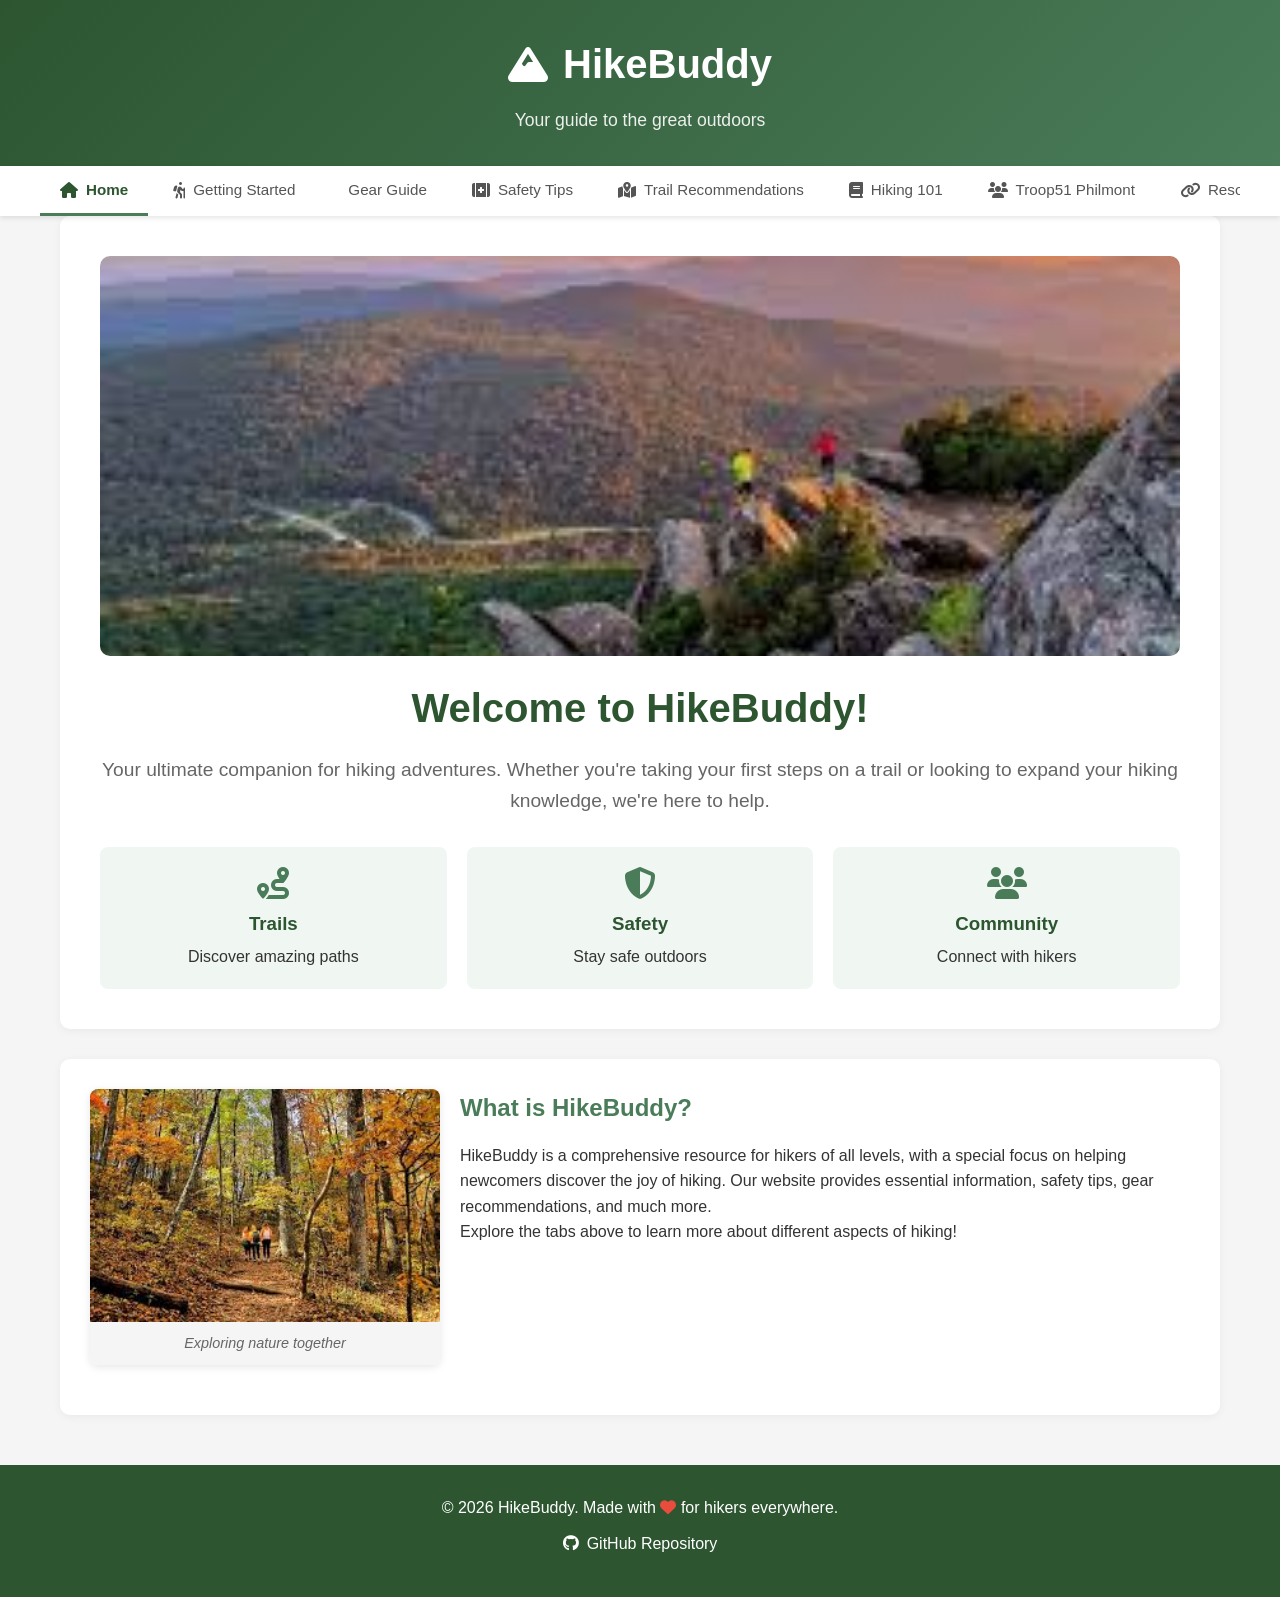
==== commit c15d9ae8: "Reorder tabs: move Troop51 Philmont to position 7, remove Photo Gallery - Remove Photo Gallery tab b" ====
--- a/index.html
+++ b/index.html
@@ -40,17 +40,14 @@
             <button class="tab-btn" data-tab="hiking101">
                 <i class="fas fa-book"></i> Hiking 101
             </button>
-            <button class="tab-btn" data-tab="gallery">
-                <i class="fas fa-images"></i> Photo Gallery
+            <button class="tab-btn" data-tab="troop51-philmont">
+                <i class="fas fa-users"></i> Troop51 Philmont
             </button>
             <button class="tab-btn" data-tab="resources">
                 <i class="fas fa-link"></i> Resources
             </button>
             <button class="tab-btn" data-tab="faq">
                 <i class="fas fa-question-circle"></i> FAQ
-            </button>
-            <button class="tab-btn" data-tab="troop51-philmont">
-                <i class="fas fa-users"></i> Troop51 Philmont
             </button>
         </div>
     </nav>
@@ -434,48 +431,6 @@
                     <dt>Base weight</dt>
                     <dd>Weight of your pack without consumables (water, food)</dd>
                 </dl>
-            </div>
-        </section>
-
-        <!-- Photo Gallery Tab -->
-        <section id="gallery" class="tab-content">
-            <div class="tab-header-image">
-                <img src="images/tab-gallery.jpg" alt="Mountain photography">
-                <div class="overlay">
-                    <h2>Photo Gallery</h2>
-                </div>
-            </div>
-            <p class="lead">Share and explore beautiful hiking moments.</p>
-            <p class="placeholder-note"><em>Gallery coming soon! This section will showcase stunning hiking photos from various trails.</em></p>
-
-            <div class="content-block">
-                <h3><i class="fas fa-camera"></i> Photography Tips for Hikers</h3>
-                <ul>
-                    <li>Use natural lighting - golden hour provides the best shots</li>
-                    <li>Include people in landscape shots for scale</li>
-                    <li>Capture details like wildflowers and textures</li>
-                    <li>Protect your camera gear from elements</li>
-                    <li>Don't let photography distract from safety</li>
-                </ul>
-            </div>
-
-            <div class="photo-placeholder-grid">
-                <div class="photo-placeholder">
-                    <img src="images/gallery-vistas.jpg" alt="Mountain vistas">
-                    <p>Mountain vistas</p>
-                </div>
-                <div class="photo-placeholder">
-                    <img src="images/gallery-forest.jpg" alt="Forest trails">
-                    <p>Forest trails</p>
-                </div>
-                <div class="photo-placeholder">
-                    <img src="images/gallery-lakes.jpg" alt="Lakes & rivers">
-                    <p>Lakes & rivers</p>
-                </div>
-                <div class="photo-placeholder">
-                    <img src="images/gallery-sunsets.jpg" alt="Sunsets & sunrises">
-                    <p>Sunsets & sunrises</p>
-                </div>
             </div>
         </section>
 
